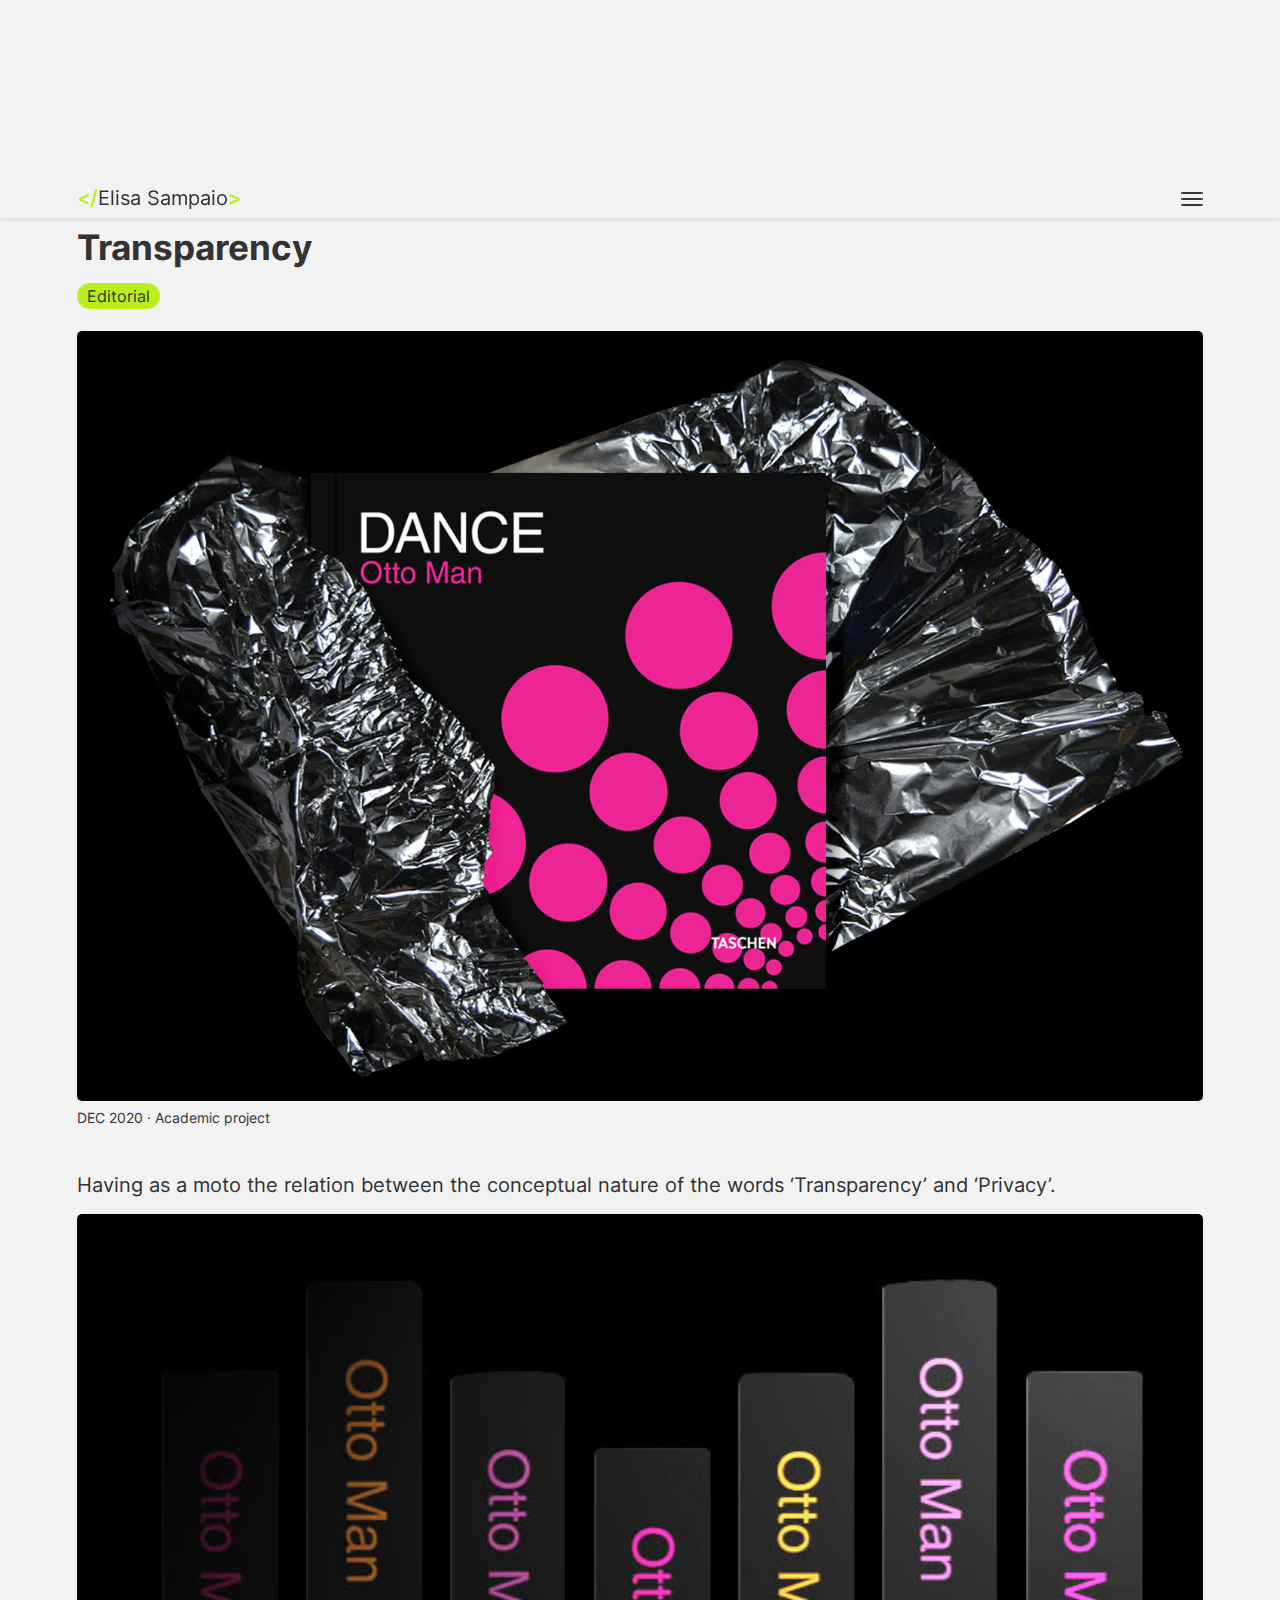
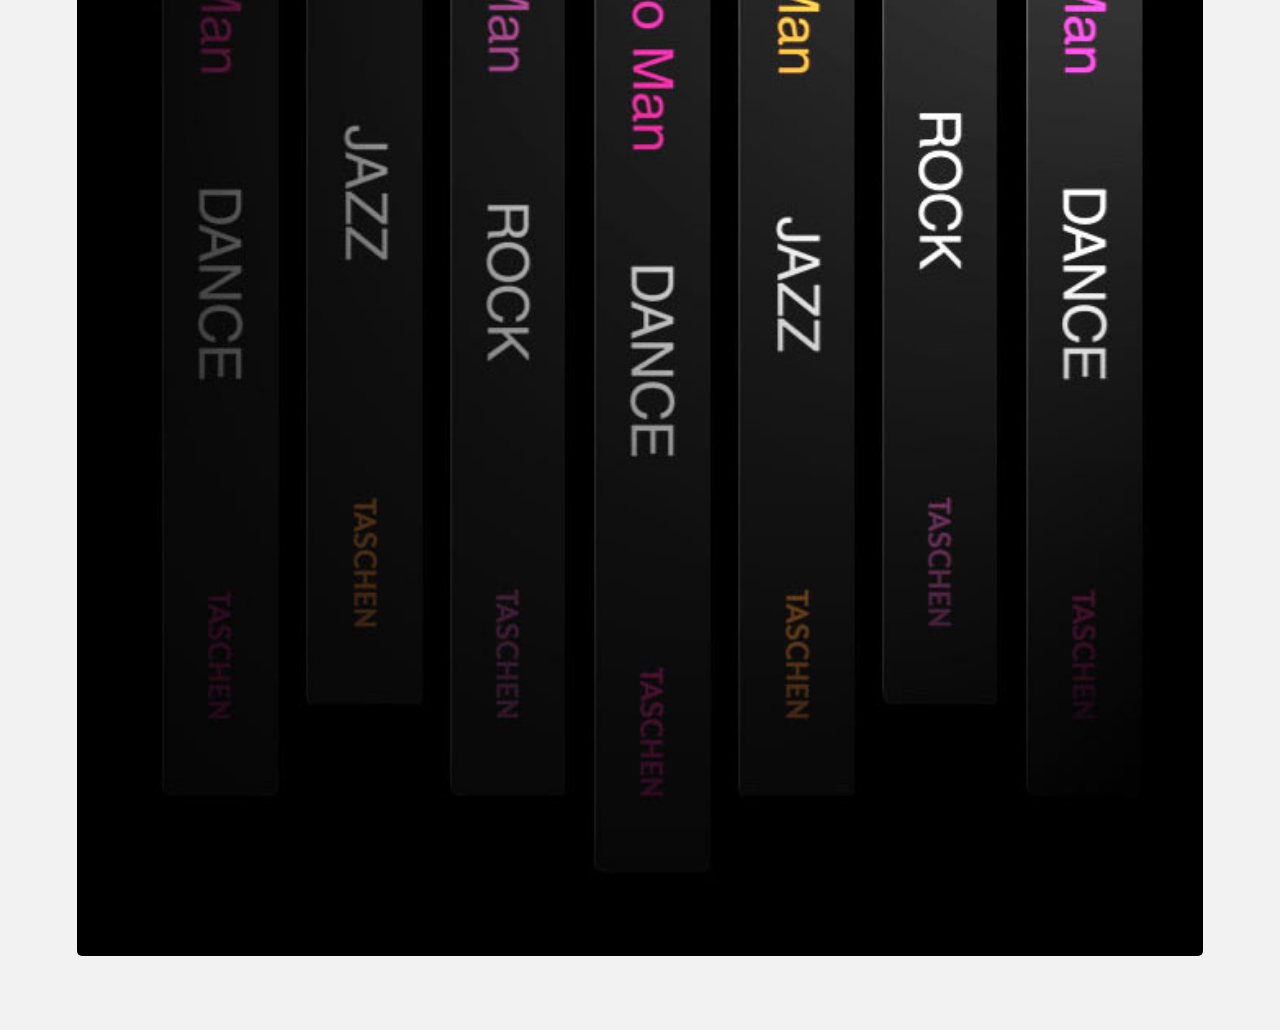
==== book_collection.html @ 000966de "Add files via upload" ====
<!DOCTYPE html>
<html lang="en" dir="ltr">
  <head>
    <meta charset="utf-8">
    <meta name="viewport" content="width=device-width, initial-scale=1.0">
<!-- // meta author -->
    <title>Elisa Sampaio</title>
    <link rel="stylesheet" href="styles.css">
  </head>

  <body>
    <header>
      <nav>
        <p><span><</span><span>/</span>Elisa Sampaio<span>></span></p>
        <div class="menu">
          <div class="bar"></div>
          <div class="bar"></div>
          <div class="bar"></div>
        </div>
      </nav>
    </header>

    <main>
      <article class="project">
        <section class="local-nav">
          <p> <span><</span> Projects</p>
        </section>

        <section>
          <h1>Transparency</h1>
          <div class="box">
            <p>Editorial</p>
          </div>

          <img src="images/collection1.jpg" alt="">
          <p class="infos">DEC 2020 · Academic project</p>

          <p class="text">Having as a moto the relation between the conceptual nature of the words ‘Transparency’ and ‘Privacy’.</p>

          <img src="images/collection2.jpg" alt="">

        </section>
      </article>
    </main>

    <script src="jquery-3.6.0.min.js" charset="utf-8"></script>
    <script src="main-projects.js" charset="utf-8"></script>
  </body>
</html>
---- styles.css ----
/* http://meyerweb.com/eric/tools/css/reset/
   v2.0 | 20110126
   License: none (public domain)
*/

html, body, div, span, applet, object, iframe,
h1, h2, h3, h4, h5, h6, p, blockquote, pre,
a, abbr, acronym, address, big, cite, code,
del, dfn, em, img, ins, kbd, q, s, samp,
small, strike, strong, sub, sup, tt, var,
b, u, i, center,
dl, dt, dd, ol, ul, li,
fieldset, form, label, legend,
table, caption, tbody, tfoot, thead, tr, th, td,
article, aside, canvas, details, embed,
figure, figcaption, footer, header, hgroup,
menu, nav, output, ruby, section, summary,
time, mark, audio, video {
	margin: 0;
	padding: 0;
	border: 0;
	font-size: 100%;
	font: inherit;
	vertical-align: baseline;
}
/* HTML5 display-role reset for older browsers */
article, aside, details, figcaption, figure,
footer, header, hgroup, menu, nav, section {
	display: block;
}
body {
	line-height: 1;
}
ol, ul {
	list-style: none;
}
blockquote, q {
	quotes: none;
}
blockquote:before, blockquote:after,
q:before, q:after {
	content: '';
	content: none;
}
table {
	border-collapse: collapse;
	border-spacing: 0;
}

@font-face {
  font-family: Inter;
  src: url(fonts/Inter-VariableFont_slnt,wght.ttf);
}

:root {
  --accent: #B8EF1C;
}

html {
  font-family: Inter;
  background: #F2F2F2;
  color: #333333;
}

nav {
  height: 17vw;
	width: 100%;
	box-sizing: border-box;
	background: #F2F2F2;
  box-shadow: 0px 0px 5px rgba(0, 0, 0, 0.2);
  padding-left: 6vw;
  padding-right: 6vw;
	position: fixed;
	z-index: 2;
}

nav p {
	font-weight: 400;
	font-size: 20px;
	position: absolute;
	bottom: 10px;
	left: 6vw;
}

nav span {
  color: var(--accent);
  font-weight: 600;
}

.bar {
  width: 22px;
  height: 2px;
  margin-bottom: 4px;
  background: #333333;
  border-radius: 20%;
}

.menu {
  position: absolute;
  bottom: 8px;
	right: 6vw;
}

main {
  padding: 17vh 6vw 8vh 6vw;
}

.landing {
	height: 100vh;
	width: 100%;
	box-sizing: border-box;
	/* margin-left: -4vw;
	background: linear-gradient(180deg, rgba(255,255,255,0) 71%, rgba(68,213,23,0.3225490025111607) 100%); */
}

.myPicture {
  width: 45vw;
  border-radius: 50%;
  float: right;
  margin-top: 4vh;
  margin-right: 6vw;
	margin-bottom: 3vh;
}

.welcome {
  font-weight: 400;
  font-size: 27px;
  line-height: 35px;
  clear: right;
	margin-left: 6vw;
	/* position: relative;
	bottom: -30px; */

}

.name {
  font-weight: 700;
}

.main-note {
  /* position: absolute;
  bottom: 0; */
	margin-left: 6vw;
	margin-top: 20px;
}

.main-note p {
  font-weight: 400;
  font-size: 18px;
  color: #828282;
	/* text-align: center; */
	/* position: absolute;
	top: -20px;
	width: 92vw; */

}

.arrow {
  margin-left: 44vw;
  margin-top: 10px;
}

.arrow-head {
  border: solid #828282;
  border-width: 0 1px 1px 0;
  display: inline-block;
  padding: 4px;
  box-sizing: border-box;
  transform: rotate(45deg);
}

.arrow-body {
  width: 1px;
  height: 18px;
  background: #828282;
  position: relative;
  top: -20px;
  left: 4px;
}

/* PROJECTS SECTION */

h2 {
	font-size: 40px;
	font-weight: 700;
	margin-bottom: 0.5em;
}

.box {
	display: inline-block;
	padding: 5px 10px;
	width: fit-content;
	background: var(--accent);
	border-radius: 50px;
	margin-bottom: 0.4em;
	margin-right: 0.1em;
	cursor: pointer;
}

.projects-nav {
	margin-bottom: 3rem;
}

.project-intro {
	height: 200px;
	margin-bottom: 10vh;
}

.project-intro img {
	width: 100%;
	height: 30vh;
	border-radius: 10px 10px 0 0;
	box-sizing: border-box;
}

.title-holder {
	background: red;
	border-radius: 0 0 10px 10px;
	height: 50px;
}

a {
  text-decoration: none;
	color: #333333;
}

.project-intro p {
	font-weight: 400;
	font-size: 20px;
	position: relative;
	top: 18px;
	left: 10px;
}

footer {
	background: #1F1F1F;
	padding: 20vw 6vw 1vw 6vw;
	color: #F2F2F2;
	font-weight: 200;
	font-size: 15px;
	line-height: 1.3em;
	box-sizing: border-box;
}

h3 {
	font-weight: 600;
	margin-bottom: 0.65em;
	font-size: 18px;
}

footer section {
	margin-bottom: 3em;
}

footer section a {
	color: var(--accent);
	text-decoration: underline;
}

footer p {
	margin-bottom: 0.65em;
}

/* OTHER PAGES */
h1 {
	font-size: 35px;
	font-weight: 700;
	margin-bottom: 0.5em;
}

.local-nav {
	margin-bottom: 2rem;
	position: sticky;
	top: 0;
	background: #F2F2F2;
	padding: 10px 0 10px 0;
	height: 25px;
}

.local-nav span {
	font-weight: 300;
	font-size: 25px;
	position: relative;
	top: 1px;
}

.project img {
	width: 100%;
	box-sizing: border-box;
	margin-top: 1rem;
	border-radius: 5px;
}

.text {
	font-size: 20px;
	line-height: 25px;
}

.infos {
	margin-top: 0.5rem;
	margin-bottom: 3rem;
	font-size: 14px;
	font-weight: 400;
}
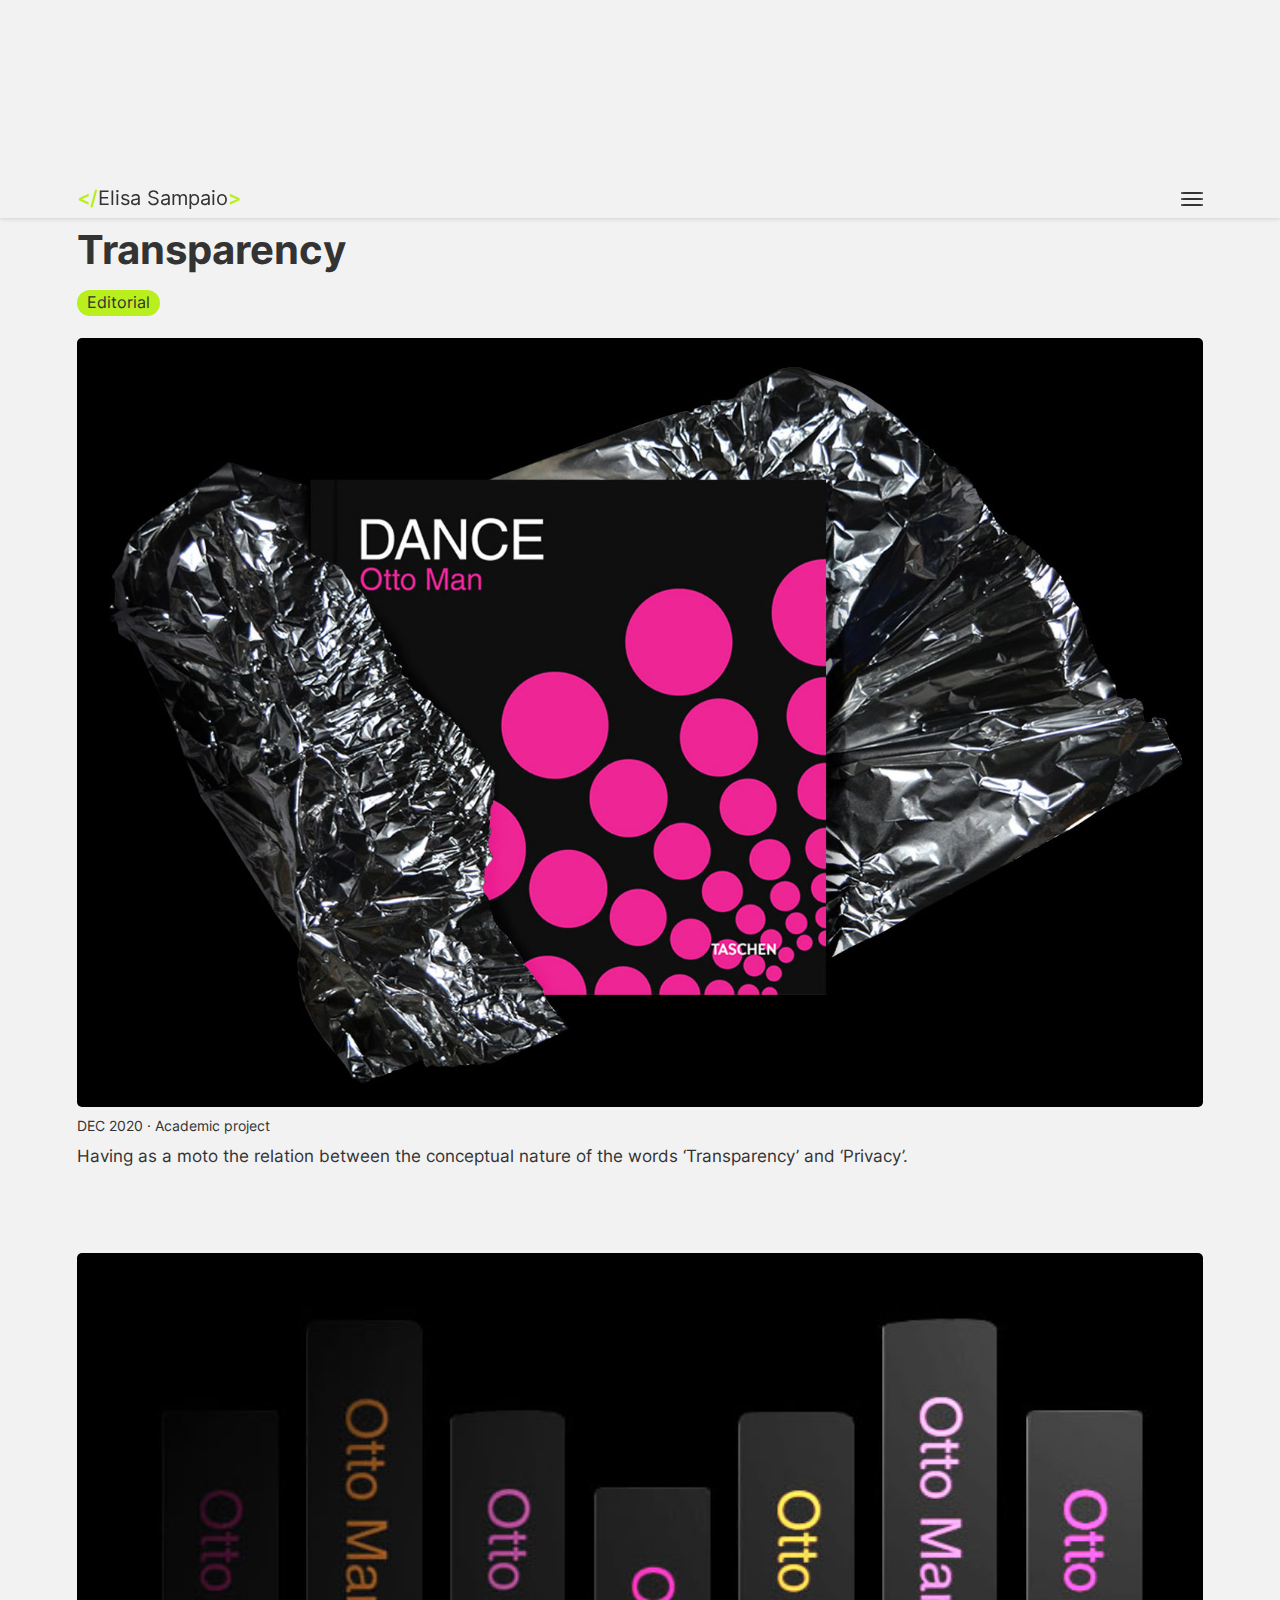
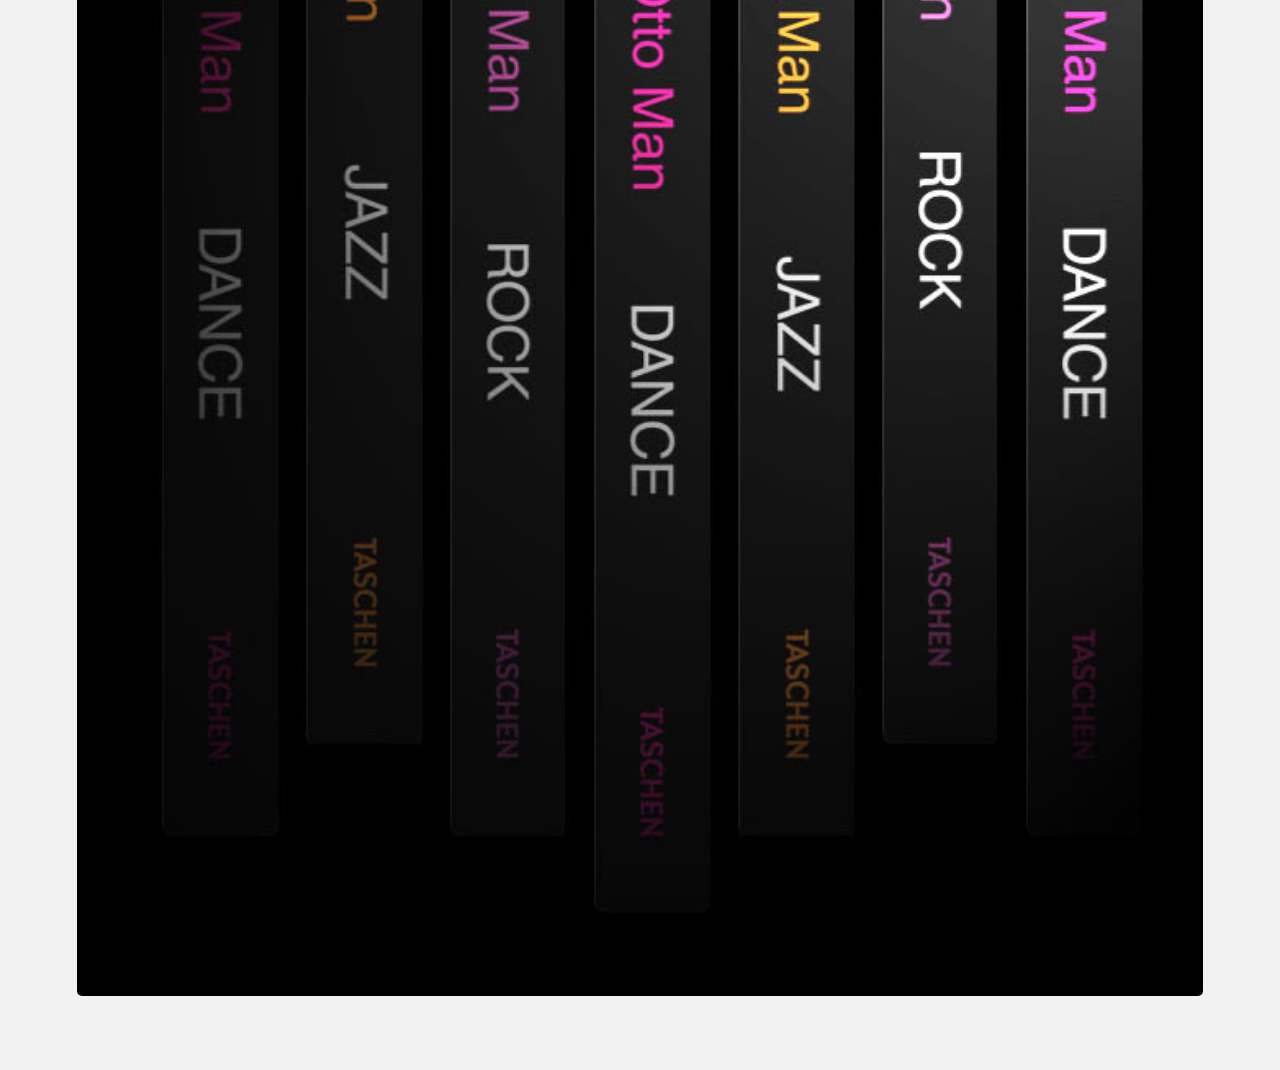
==== commit 2c7c2cf2: "Add files via upload" ====
--- a/book_collection.html
+++ b/book_collection.html
@@ -44,6 +44,6 @@
     </main>
 
     <script src="jquery-3.6.0.min.js" charset="utf-8"></script>
-    <script src="main-projects.js" charset="utf-8"></script>
+    <script src="projects.js" charset="utf-8"></script>
   </body>
 </html>
--- a/styles.css
+++ b/styles.css
@@ -179,14 +179,31 @@
 }
 
 /* PROJECTS SECTION */
-
-h2 {
+h1 {
 	font-size: 40px;
 	font-weight: 700;
 	margin-bottom: 0.5em;
 }
 
+h2 {
+	font-weight: 400;
+	font-size: 25px;
+	position: relative;
+	top: 18px;
+	left: 10px;
+}
+
+.project-intro h2 {
+}
+
+h3 {
+	font-weight: 600;
+	margin-bottom: 0.65em;
+	font-size: 18px;
+}
+
 .box {
+	font-size: 15.5px;
 	display: inline-block;
 	padding: 5px 10px;
 	width: fit-content;
@@ -224,37 +241,24 @@
 	color: #333333;
 }
 
-.project-intro p {
+footer {
+	background: #F2F2F2;
+	padding: 20vw 6vw 1vw 6vw;
+	color: #333333;
 	font-weight: 400;
-	font-size: 20px;
-	position: relative;
-	top: 18px;
-	left: 10px;
-}
-
-footer {
-	background: #1F1F1F;
-	padding: 20vw 6vw 1vw 6vw;
-	color: #F2F2F2;
-	font-weight: 200;
 	font-size: 15px;
 	line-height: 1.3em;
 	box-sizing: border-box;
 }
 
-h3 {
-	font-weight: 600;
-	margin-bottom: 0.65em;
-	font-size: 18px;
-}
-
 footer section {
-	margin-bottom: 3em;
+	margin-bottom: 4em;
 }
 
 footer section a {
 	color: var(--accent);
 	text-decoration: underline;
+	font-weight: 600;
 }
 
 footer p {
@@ -262,12 +266,6 @@
 }
 
 /* OTHER PAGES */
-h1 {
-	font-size: 35px;
-	font-weight: 700;
-	margin-bottom: 0.5em;
-}
-
 .local-nav {
 	margin-bottom: 2rem;
 	position: sticky;
@@ -292,13 +290,37 @@
 }
 
 .text {
-	font-size: 20px;
+	font-size: 17px;
 	line-height: 25px;
+	margin-top: 3em;
+	margin-bottom: 4em;
+}
+
+.text:last-of-type {
+	margin-top: 0.5em;
 }
 
 .infos {
 	margin-top: 0.5rem;
-	margin-bottom: 3rem;
 	font-size: 14px;
 	font-weight: 400;
-}
+	line-height: 1.3em;
+}
+
+.credits {
+	font-size: 15px;
+	line-height: 1.4em;
+	font-weight: 200;
+}
+
+.credits span {
+	font-weight: 500;
+}
+
+.credits p {
+	margin-bottom: 1em;
+}
+
+iframe {
+	box-sizing: border-box;
+}
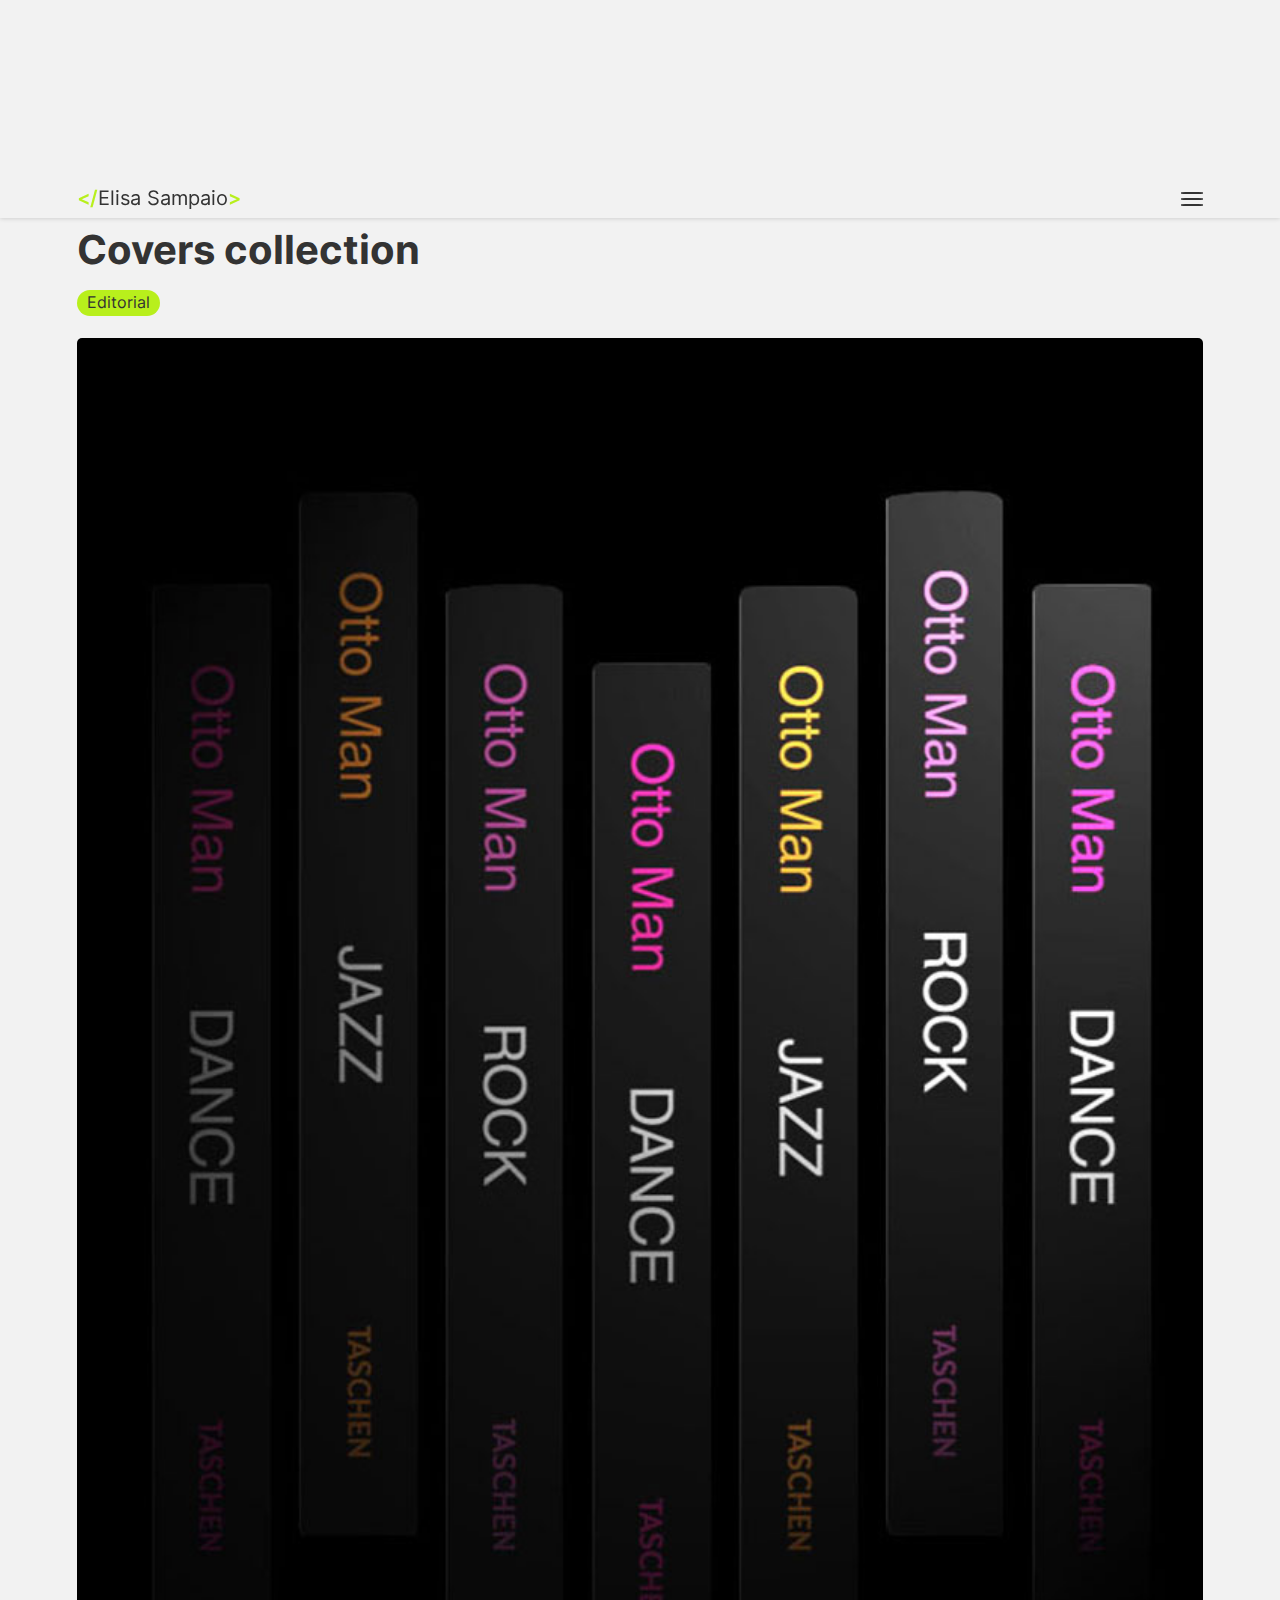
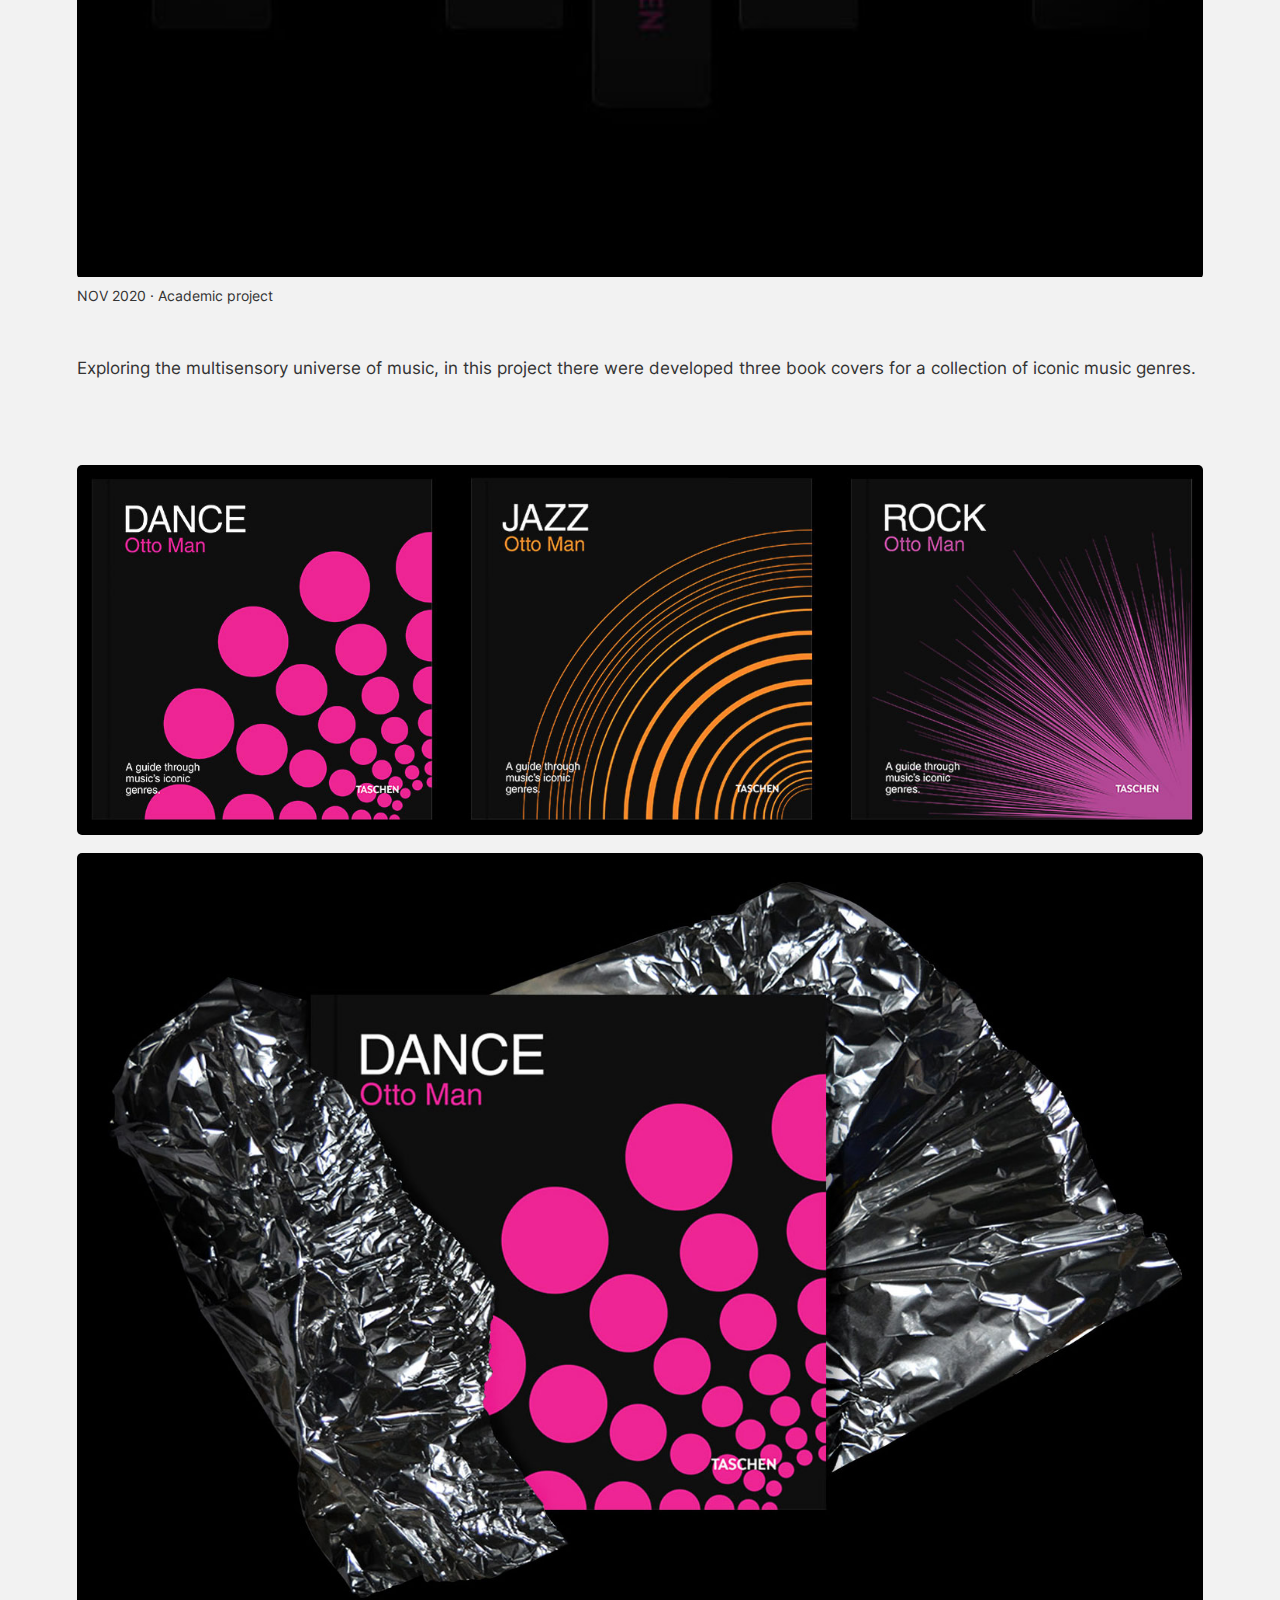
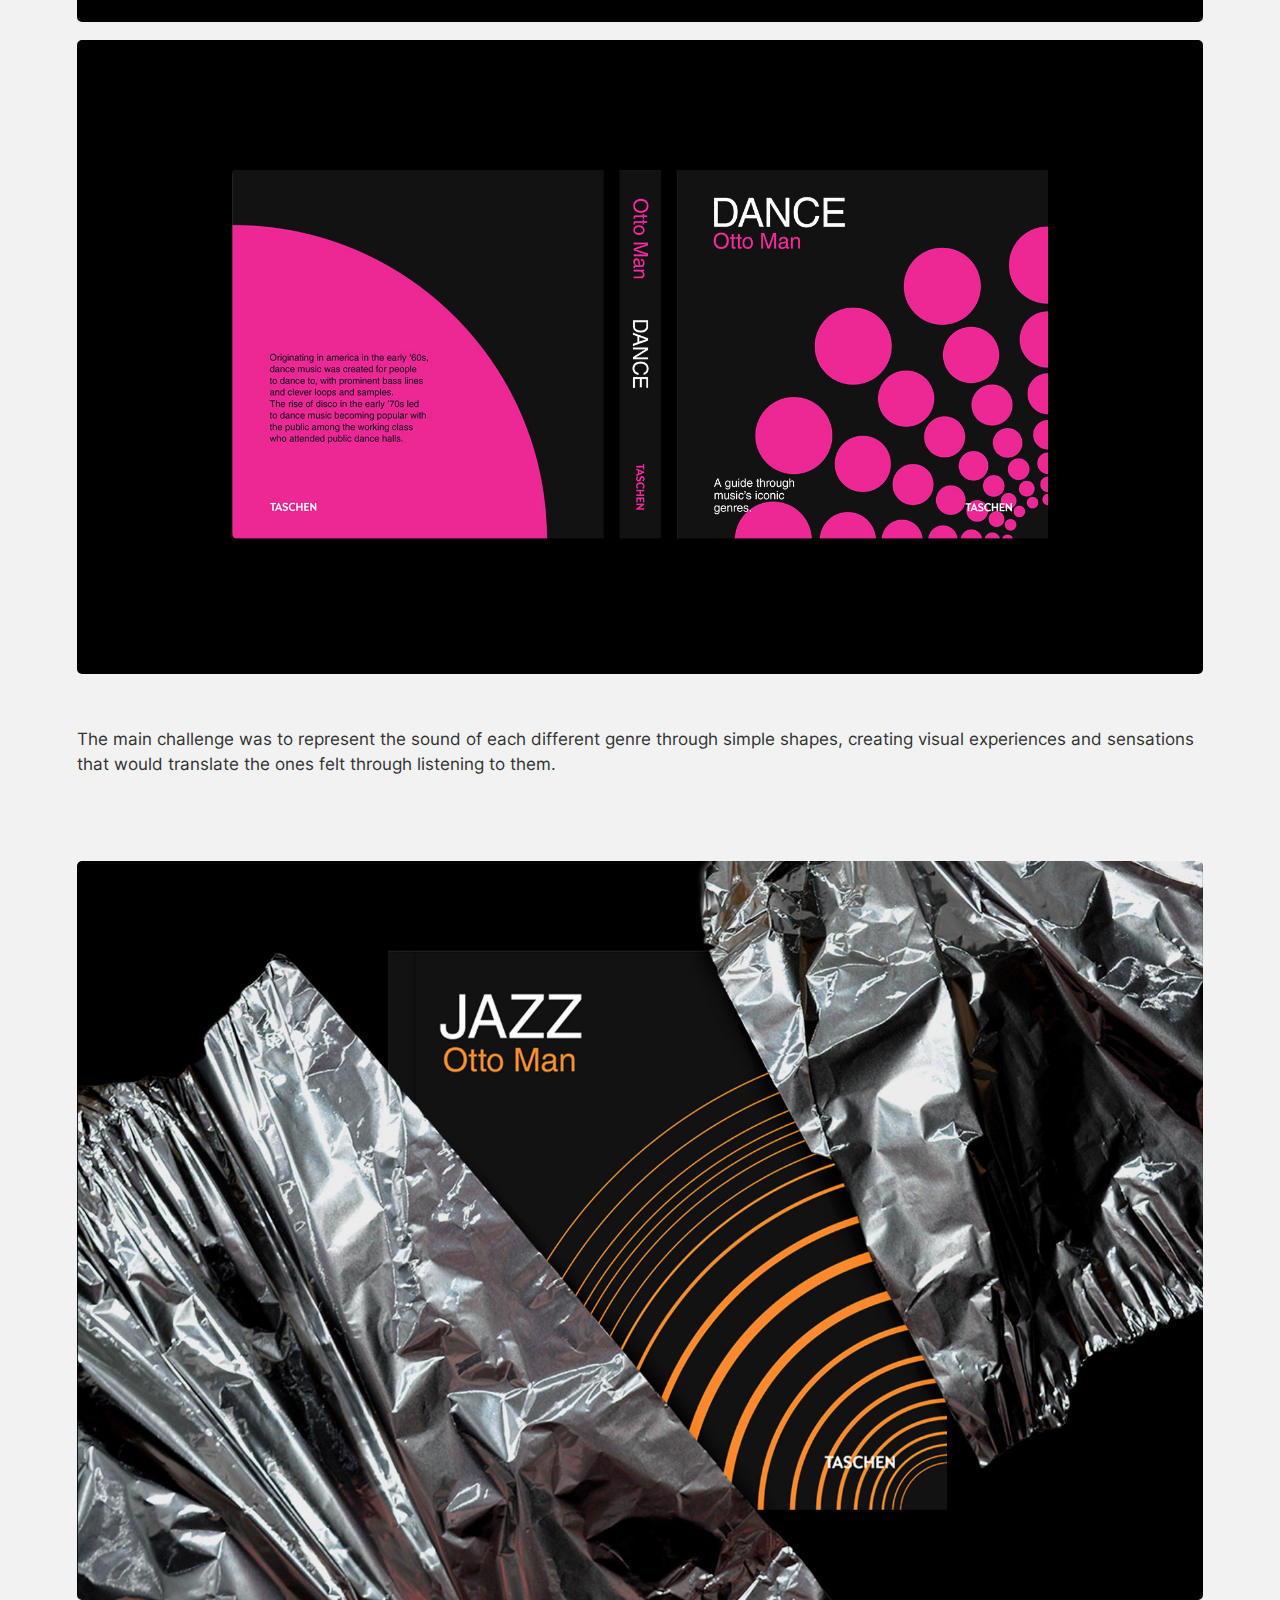
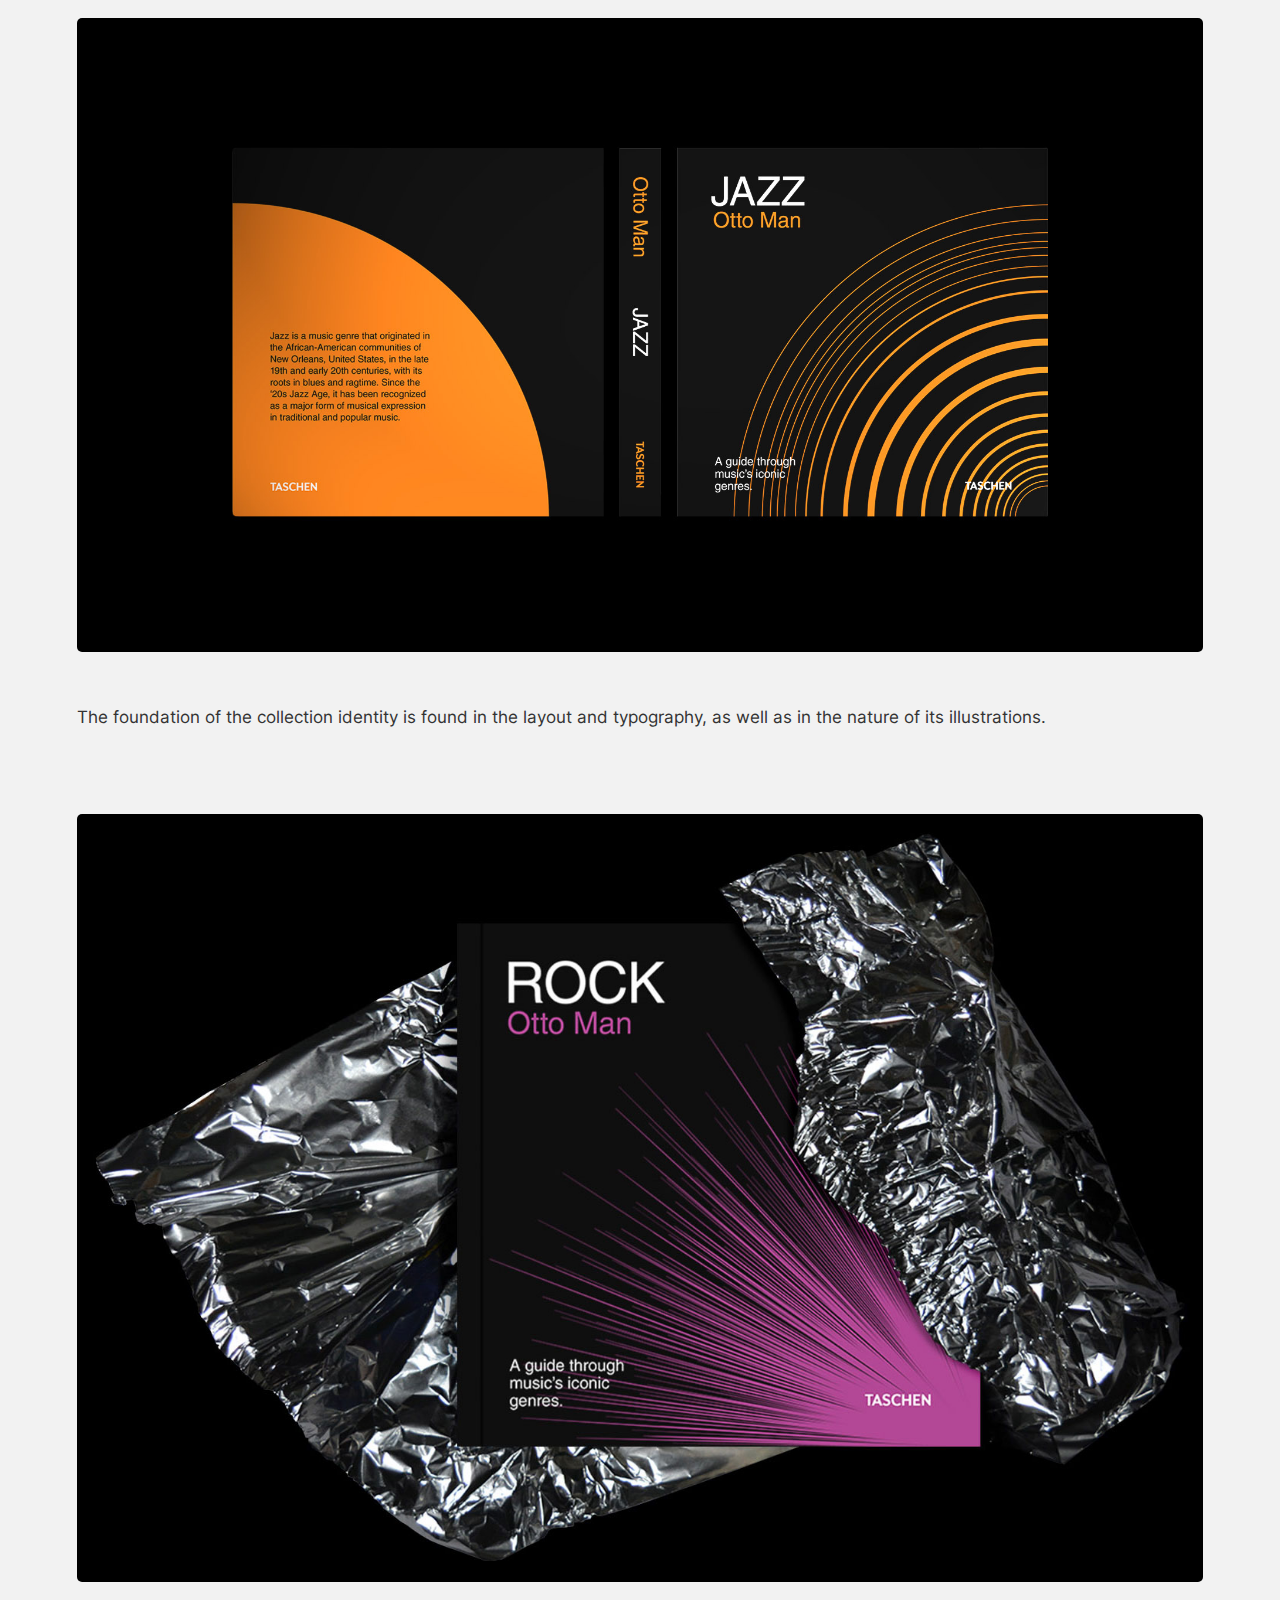
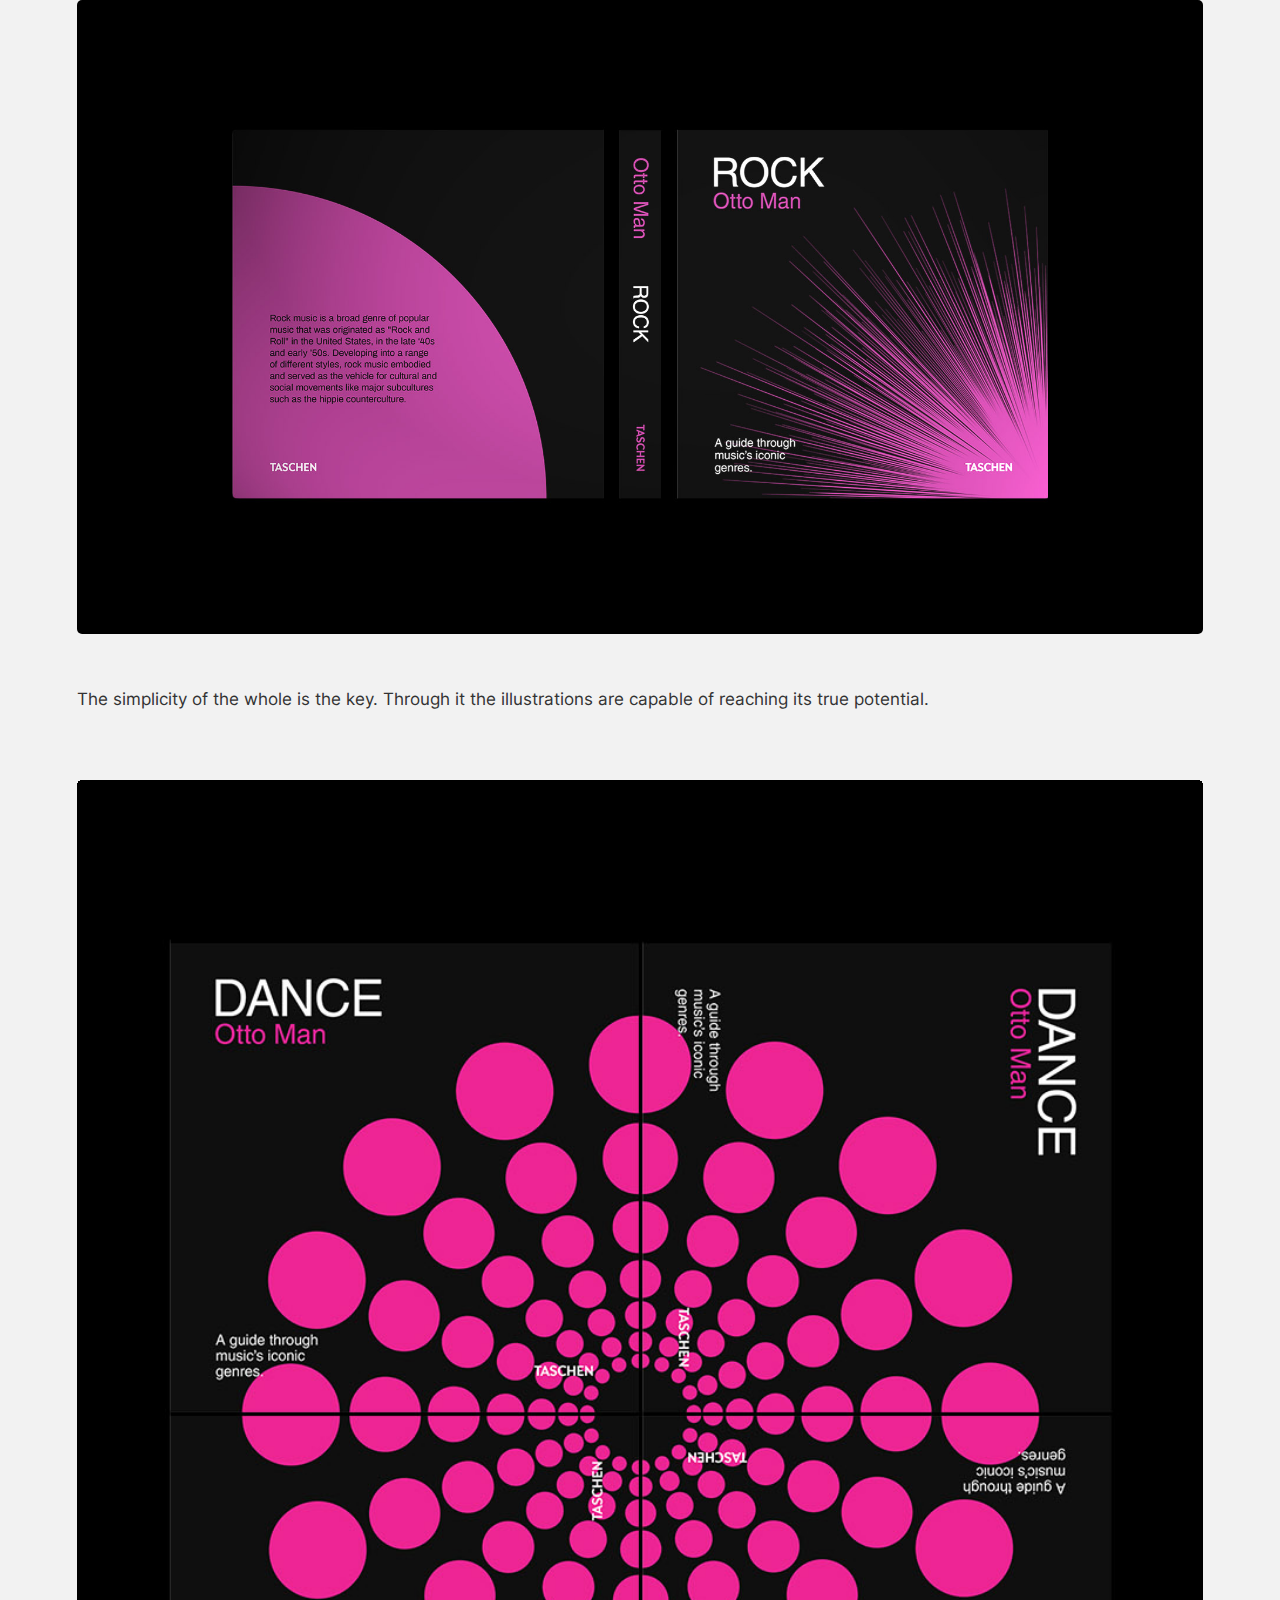
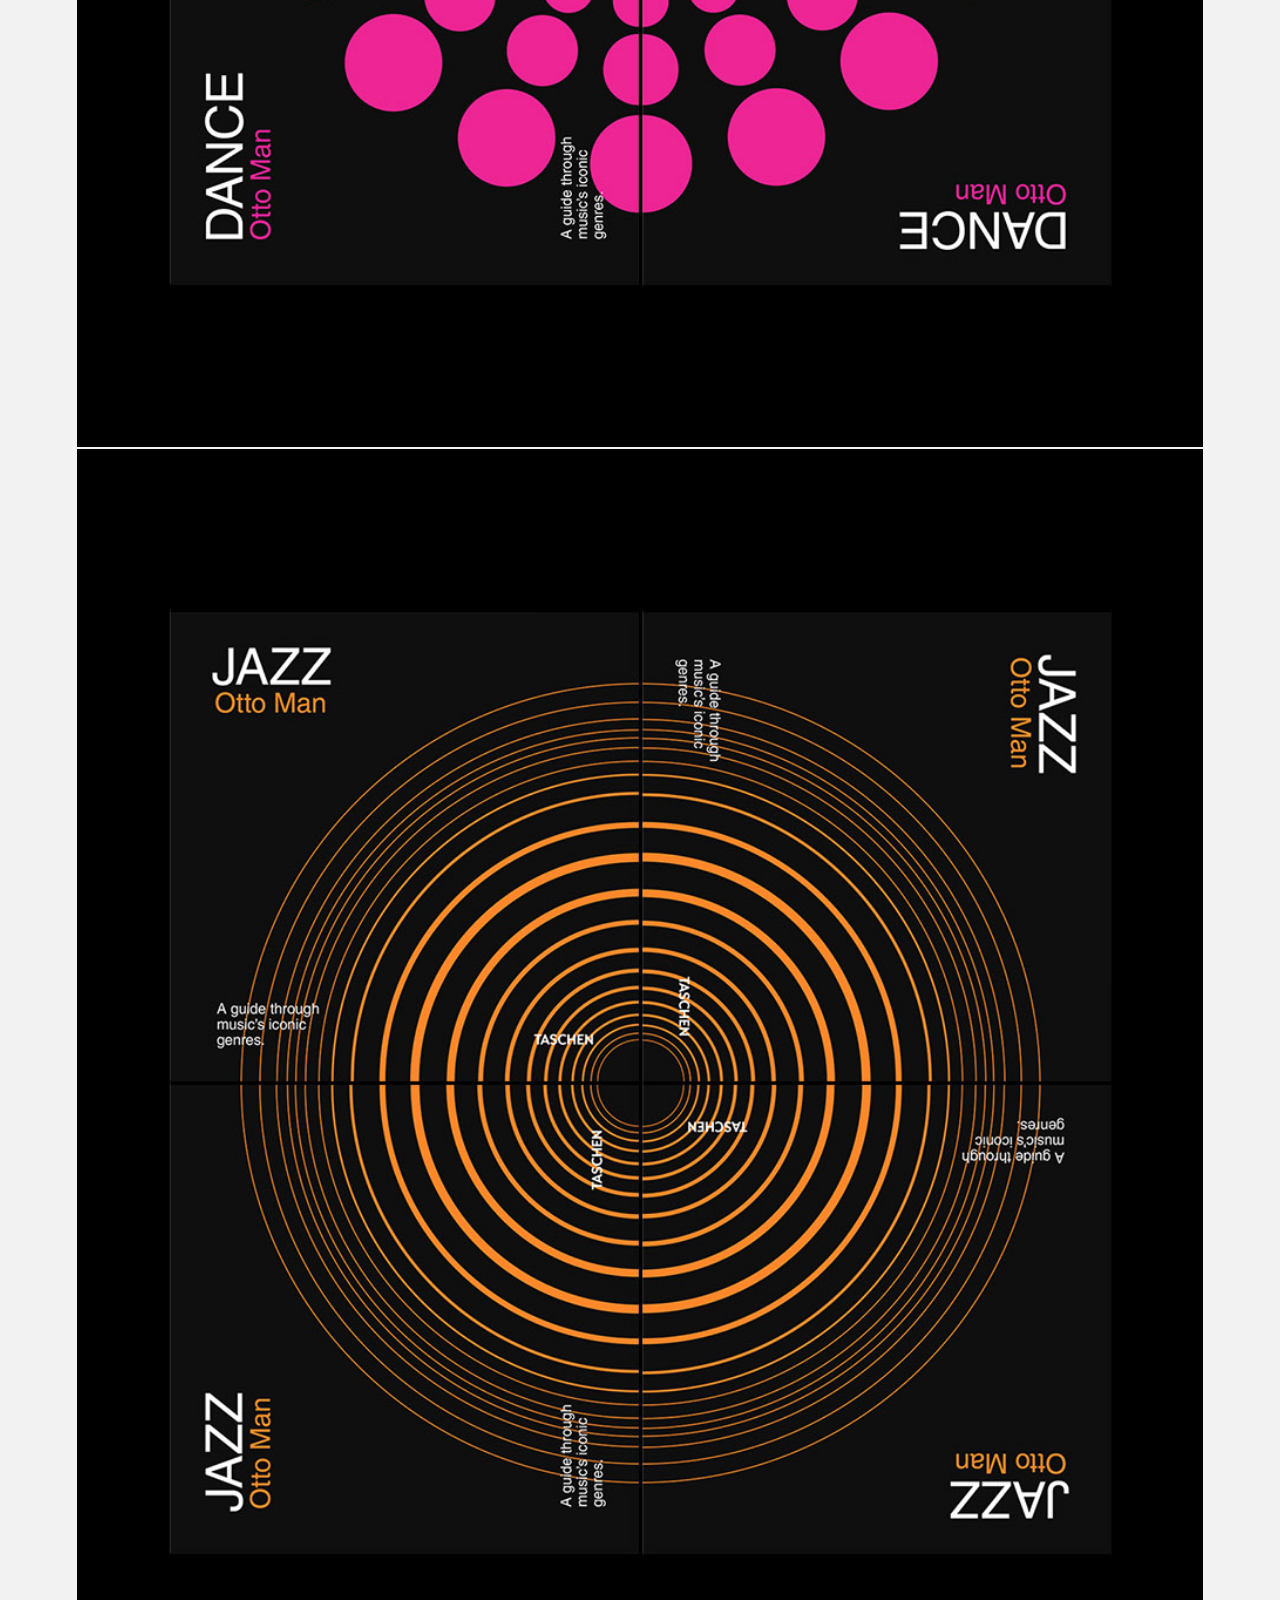
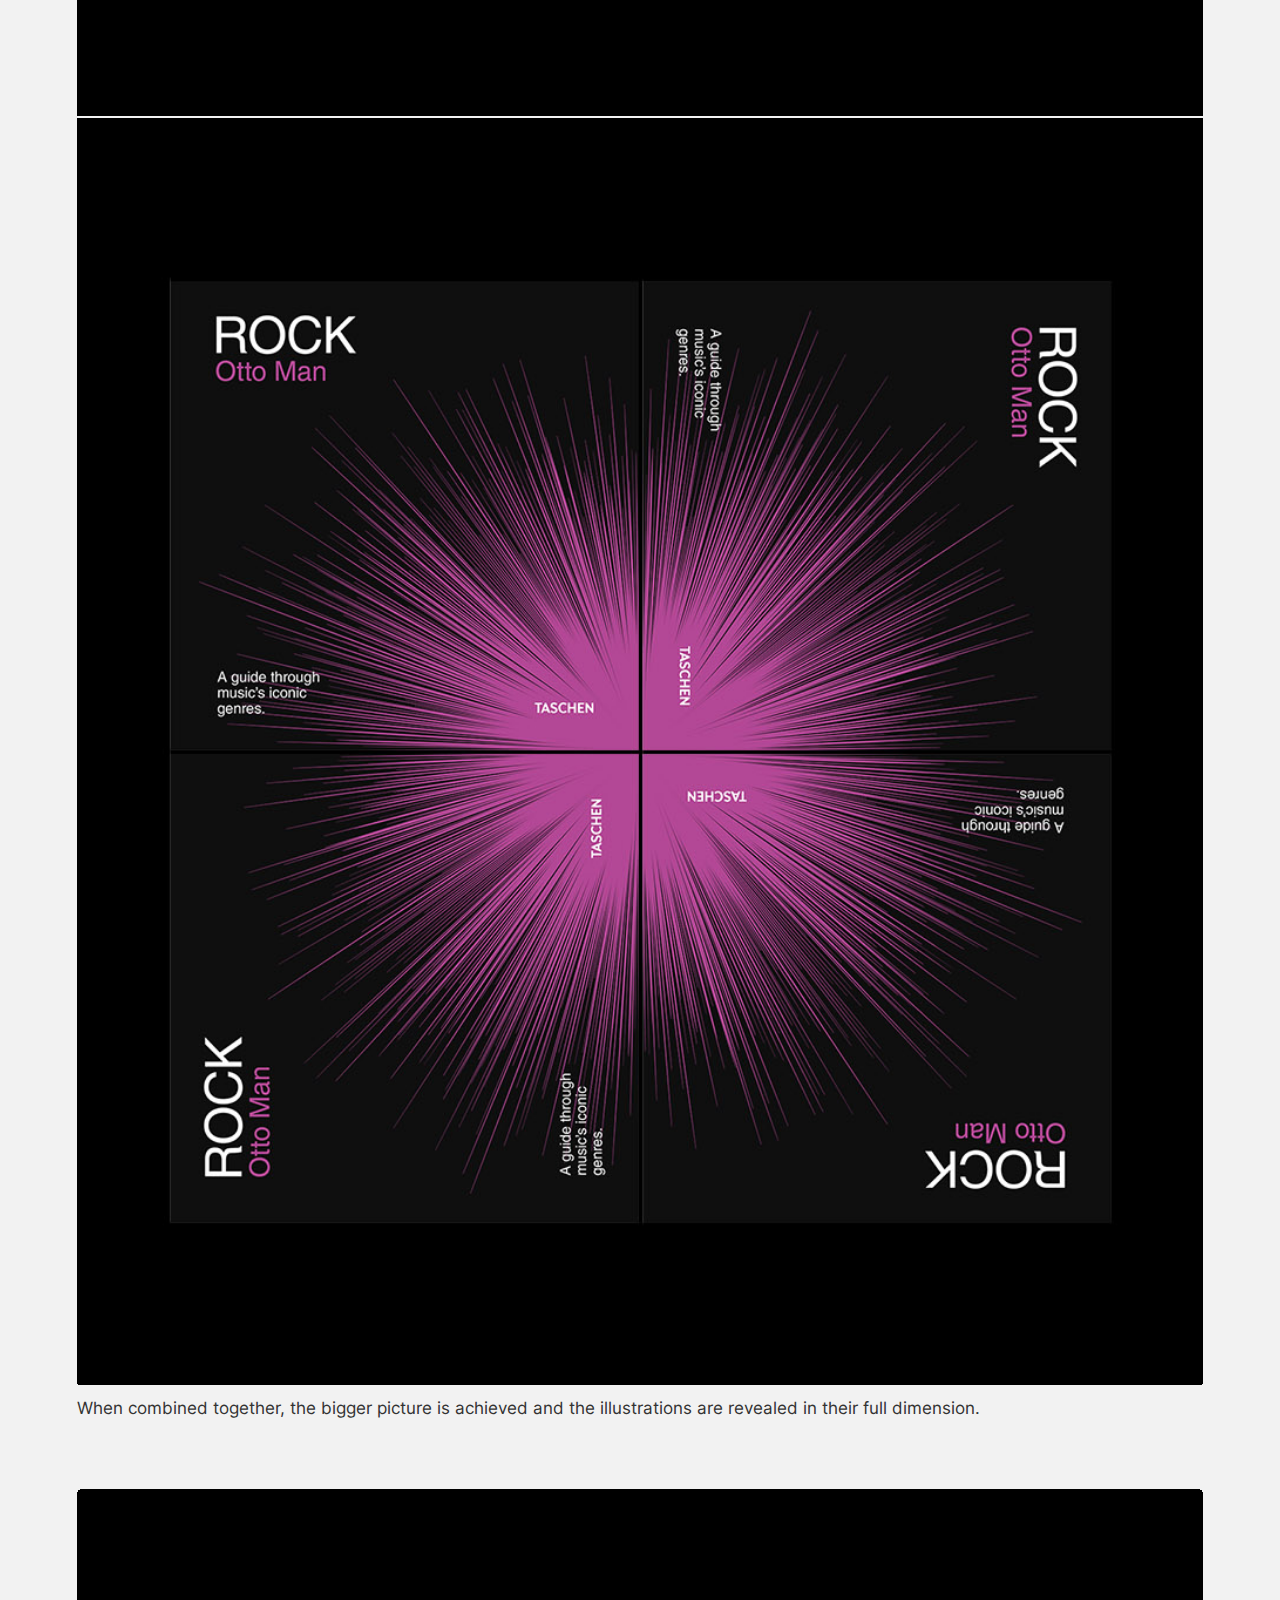
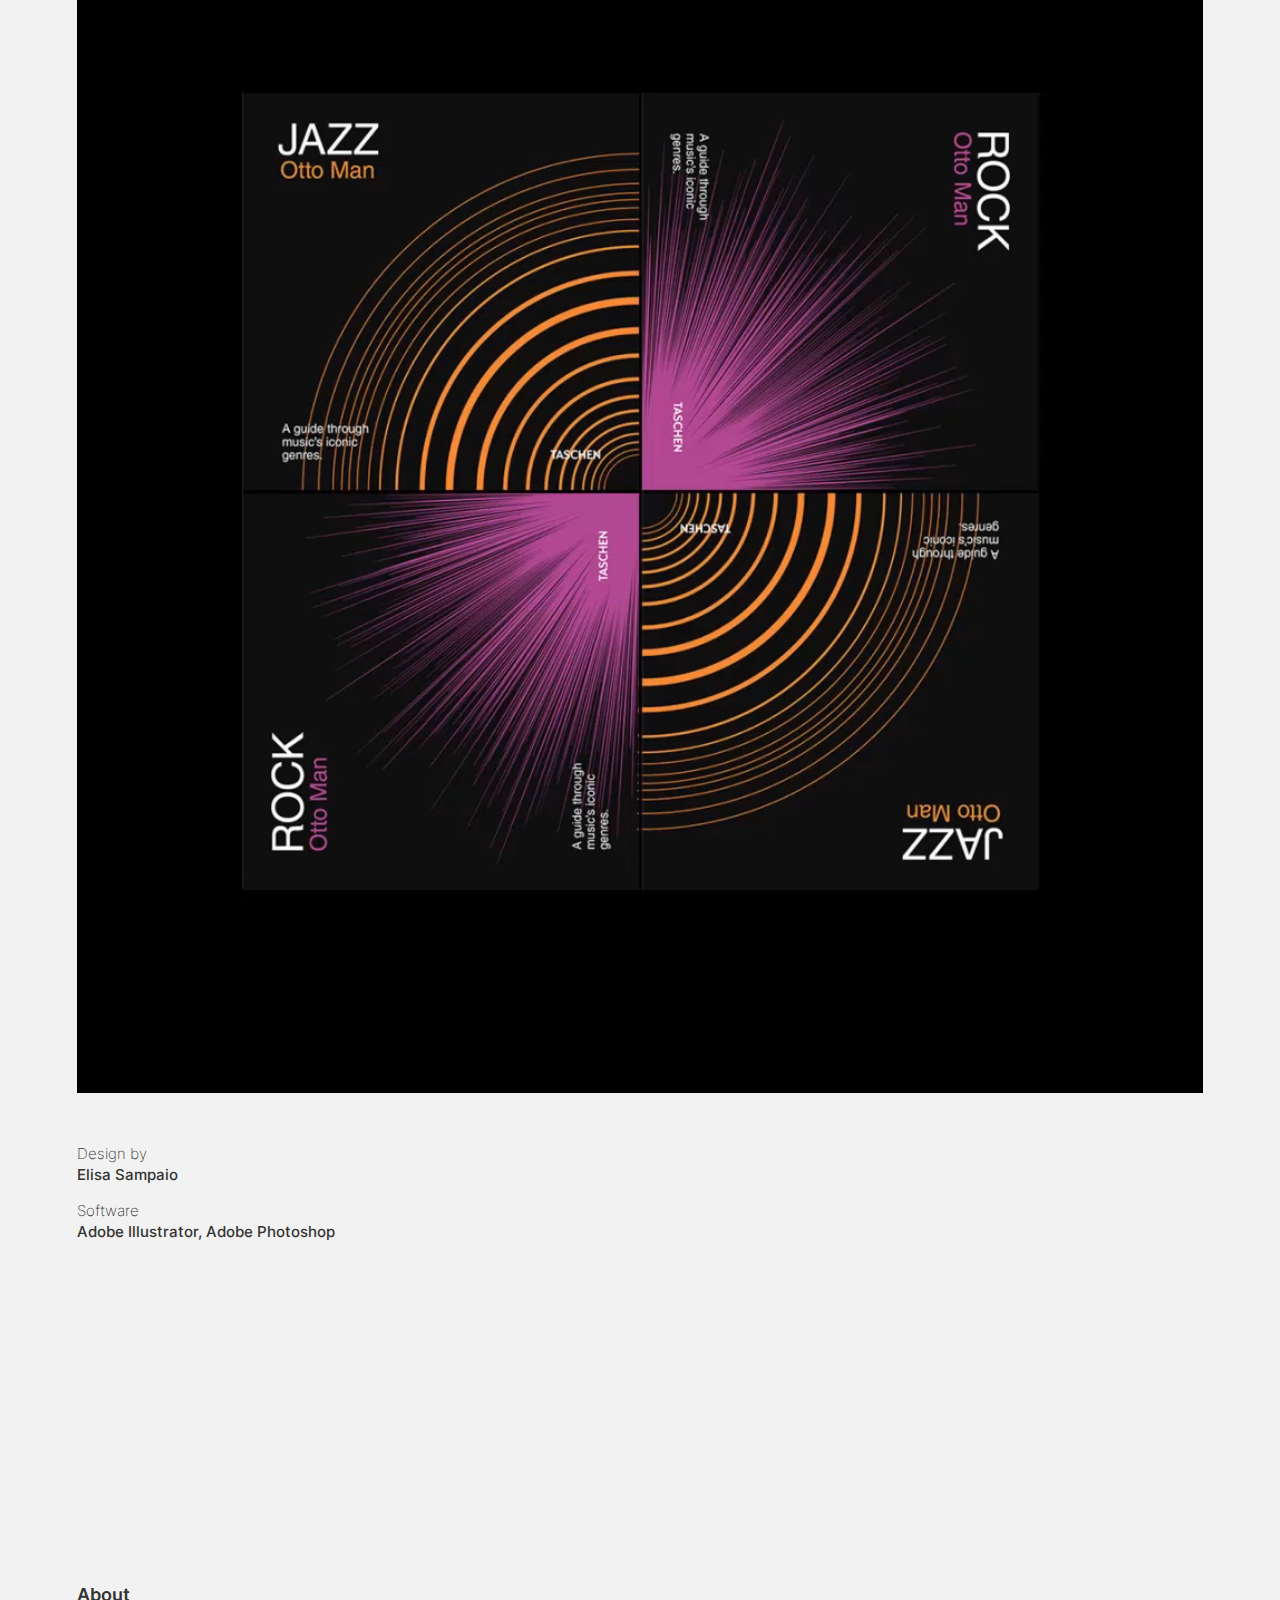
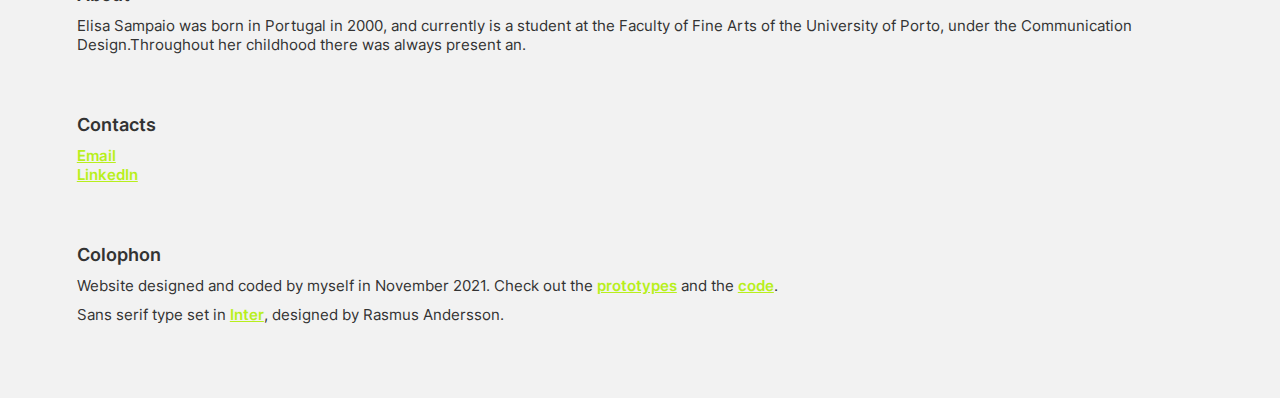
==== commit 8f1e78b8: "Add files via upload" ====
--- a/book_collection.html
+++ b/book_collection.html
@@ -11,7 +11,7 @@
   <body>
     <header>
       <nav>
-        <p><span><</span><span>/</span>Elisa Sampaio<span>></span></p>
+        <a href="index.html"><p><span><</span><span>/</span>Elisa Sampaio<span>></span></p></a>
         <div class="menu">
           <div class="bar"></div>
           <div class="bar"></div>
@@ -20,28 +20,79 @@
       </nav>
     </header>
 
-    <main>
-      <article class="project">
+    <main>    
         <section class="local-nav">
           <p> <span><</span> Projects</p>
         </section>
 
-        <section>
-          <h1>Transparency</h1>
+        <article class="project">
+          <h1>Covers collection</h1>
           <div class="box">
             <p>Editorial</p>
           </div>
 
-          <img src="images/collection1.jpg" alt="">
-          <p class="infos">DEC 2020 · Academic project</p>
+          <div class="vertical">
+            <img src="images/collection/intro.jpg" alt="">
+          </div>
 
-          <p class="text">Having as a moto the relation between the conceptual nature of the words ‘Transparency’ and ‘Privacy’.</p>
+          <p class="infos">NOV 2020 · Academic project</p>
 
-          <img src="images/collection2.jpg" alt="">
+          <p class="text">Exploring the multisensory universe of music, in this project there were developed three book covers for a collection of iconic music genres.</p>
 
-        </section>
+          <img src="images/collection/00.jpg" alt="">
+
+          <img src="images/collection/01.jpg" alt="">
+          <img src="images/collection/02.jpg" alt="">
+
+          <p class="text">The main challenge was to represent the sound of each different genre through simple shapes, creating visual experiences and sensations that would translate the ones felt through listening to them.</p>
+
+          <img src="images/collection/03.jpg" alt="">
+          <img src="images/collection/04.jpg" alt="">
+
+          <p class="text">The foundation of the collection identity is found in the layout and typography, as well as in the nature of its illustrations.</p>
+
+          <img src="images/collection/05.jpg" alt="">
+          <img src="images/collection/06.jpg" alt="">
+
+          <p class="text">The simplicity of the whole is the key. Through it the illustrations are capable of reaching its true potential.</p>
+
+          <div class="vertical">
+            <img src="images/collection/07.jpg" alt="">
+            <img src="images/collection/08.jpg" alt="">
+            <img src="images/collection/09.jpg" alt="">
+          </div>
+
+          <p class="text">When combined together, the bigger picture is achieved and the illustrations are revealed in their full dimension.</p>
+
+          <div class="vertical">
+            <video src="images/collection/video1.mp4" width="190%" autoplay loop></video>
+          </div>
+
+          <section class="credits">
+            <p>Design by<br><span>Elisa Sampaio</span></p>
+            <p>Software<br><span>Adobe Illustrator, Adobe Photoshop</span></p>
+          </section>
+
       </article>
     </main>
+
+    <footer>
+      <section class="about">
+        <h3>About</h3>
+        <p>Elisa Sampaio was born in Portugal in 2000, and currently is a student at the Faculty of Fine Arts of the University of Porto, under the Communication Design.Throughout her childhood there was always present an.</p>
+      </section>
+
+      <section>
+        <h3>Contacts</h3>
+        <p> <a href="#" target="_blank">Email</a><br><a href="#" target="_blank">LinkedIn</a></p>
+      </section>
+
+      <section>
+        <h3>Colophon</h3>
+        <p>Website designed and coded by myself in November 2021. Check out the  <a href="#">prototypes</a> and the <a href="#">code</a>.</p>
+        <p>Sans serif type set in <a href="#">Inter</a>, designed by Rasmus Andersson.</p>
+      </section>
+    </footer>
 
     <script src="jquery-3.6.0.min.js" charset="utf-8"></script>
     <script src="projects.js" charset="utf-8"></script>
--- a/styles.css
+++ b/styles.css
@@ -289,6 +289,37 @@
 	border-radius: 5px;
 }
 
+.vertical {
+	width: 100%;
+
+
+	box-sizing: border-box;
+	margin-top: 1rem;
+	border-radius: 5px;
+	padding: 0;
+	/* border: 2px red solid; */
+	overflow: hidden;
+	/* background: red; */
+}
+
+.vertical img {
+	width: 200%;
+	position: relative;
+	left: -50%;
+	margin: 0;
+}
+
+.vertical video {
+	position: relative;
+	left: -45%;
+	margin-bottom: 3rem;
+}
+
+/* .factory video {
+	position: relative;
+	left: 50%;
+} */
+
 .text {
 	font-size: 17px;
 	line-height: 25px;
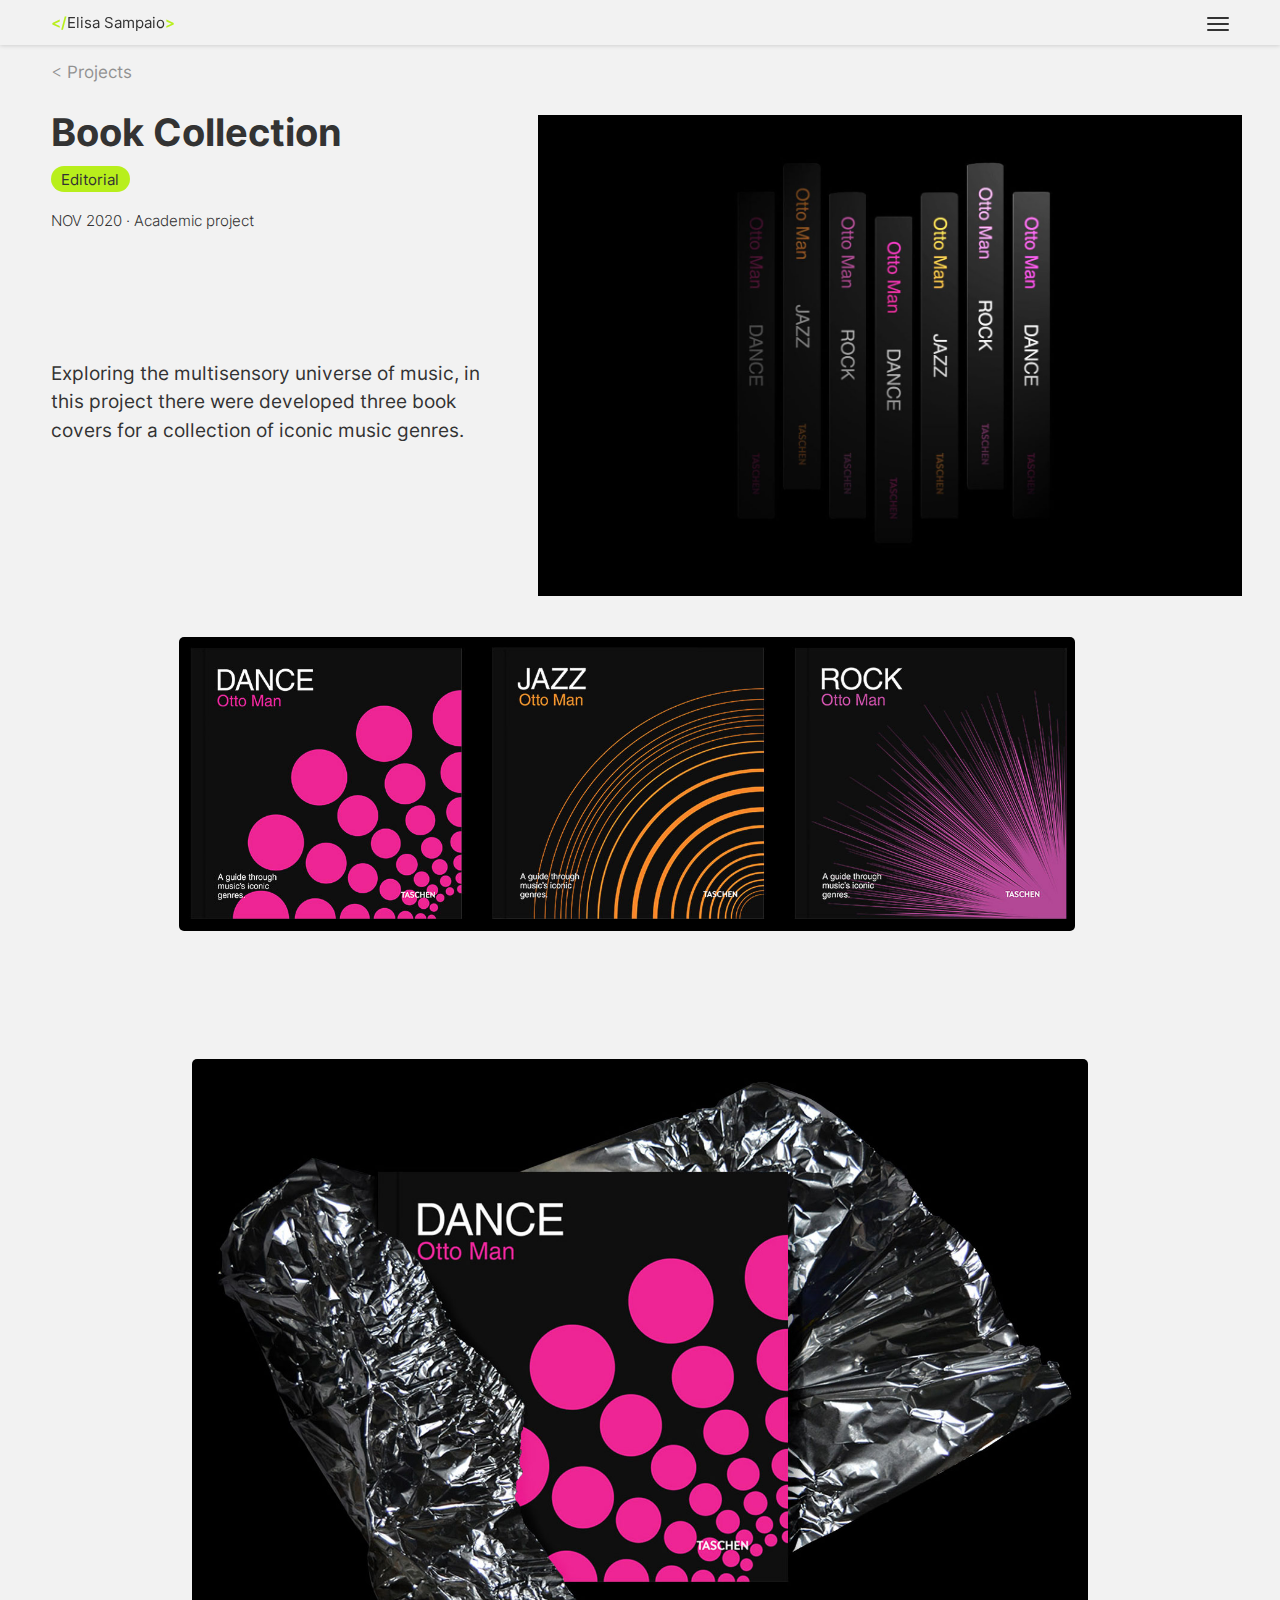
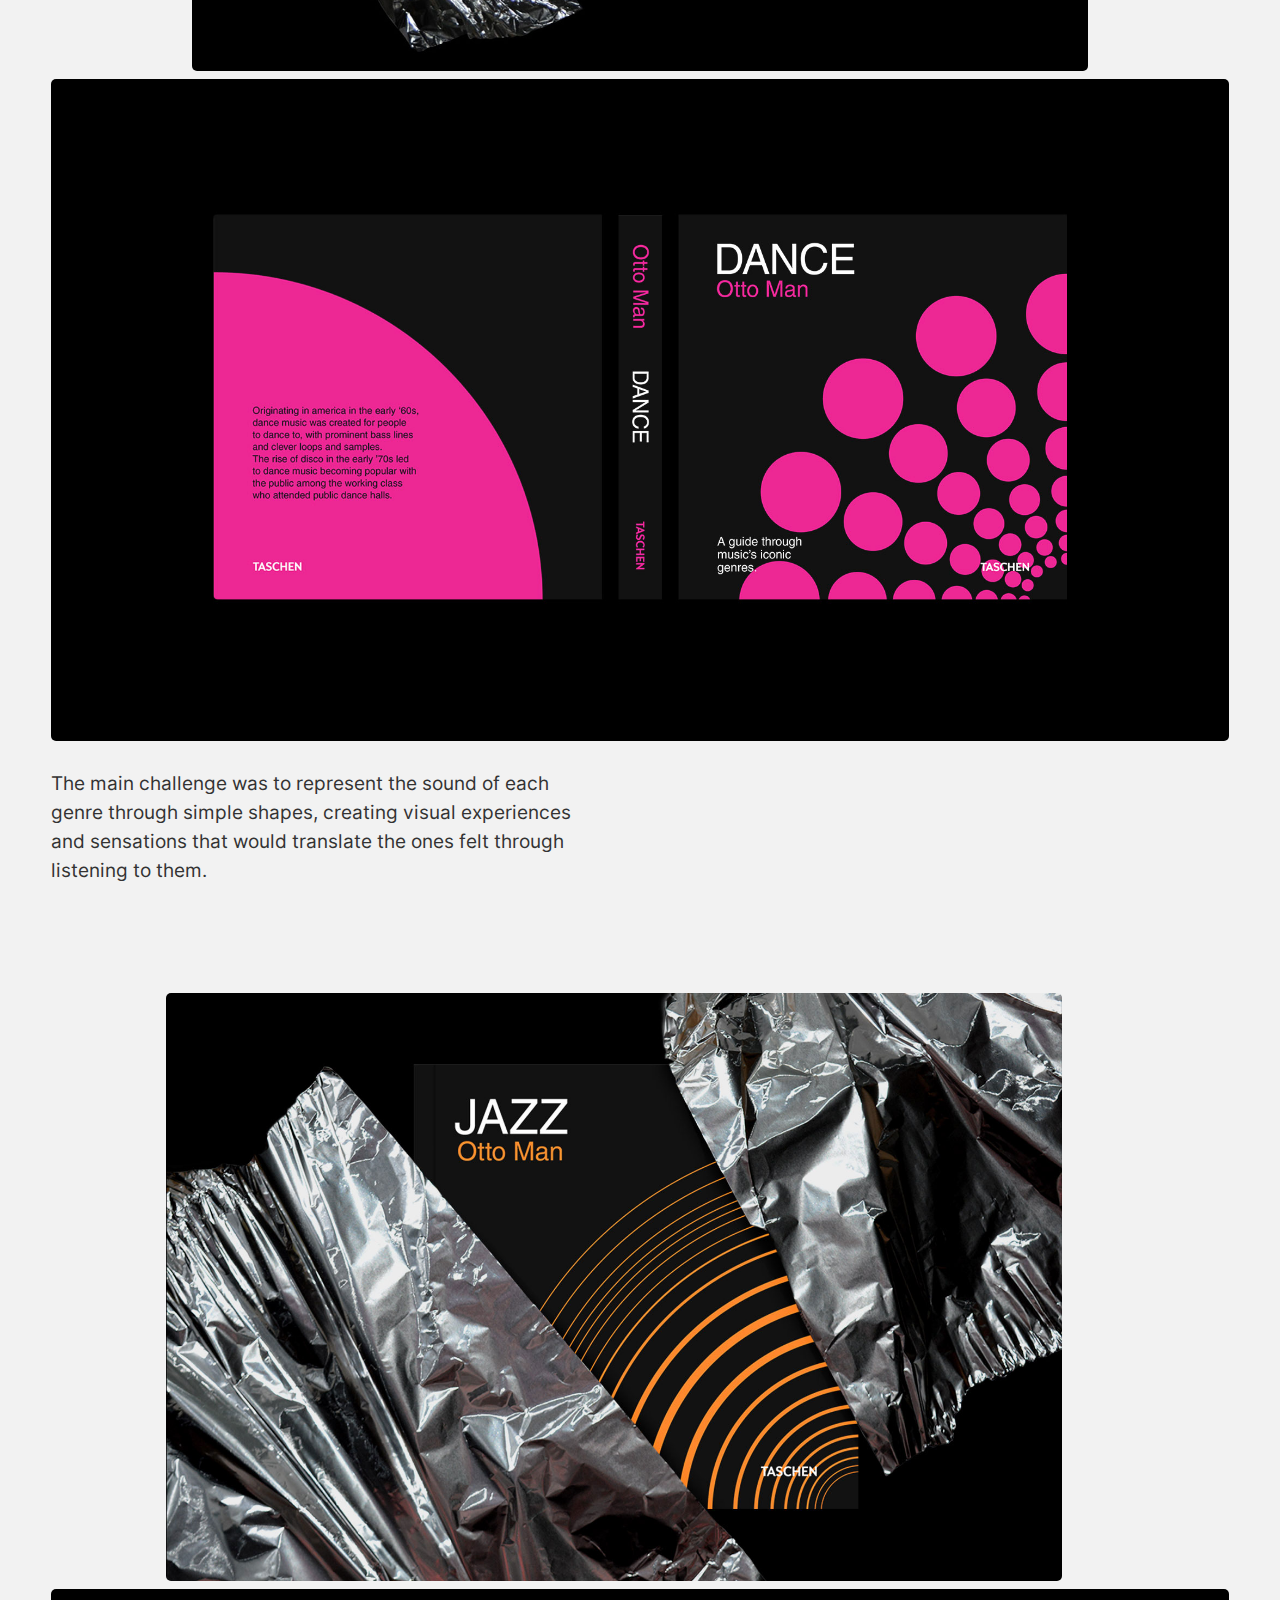
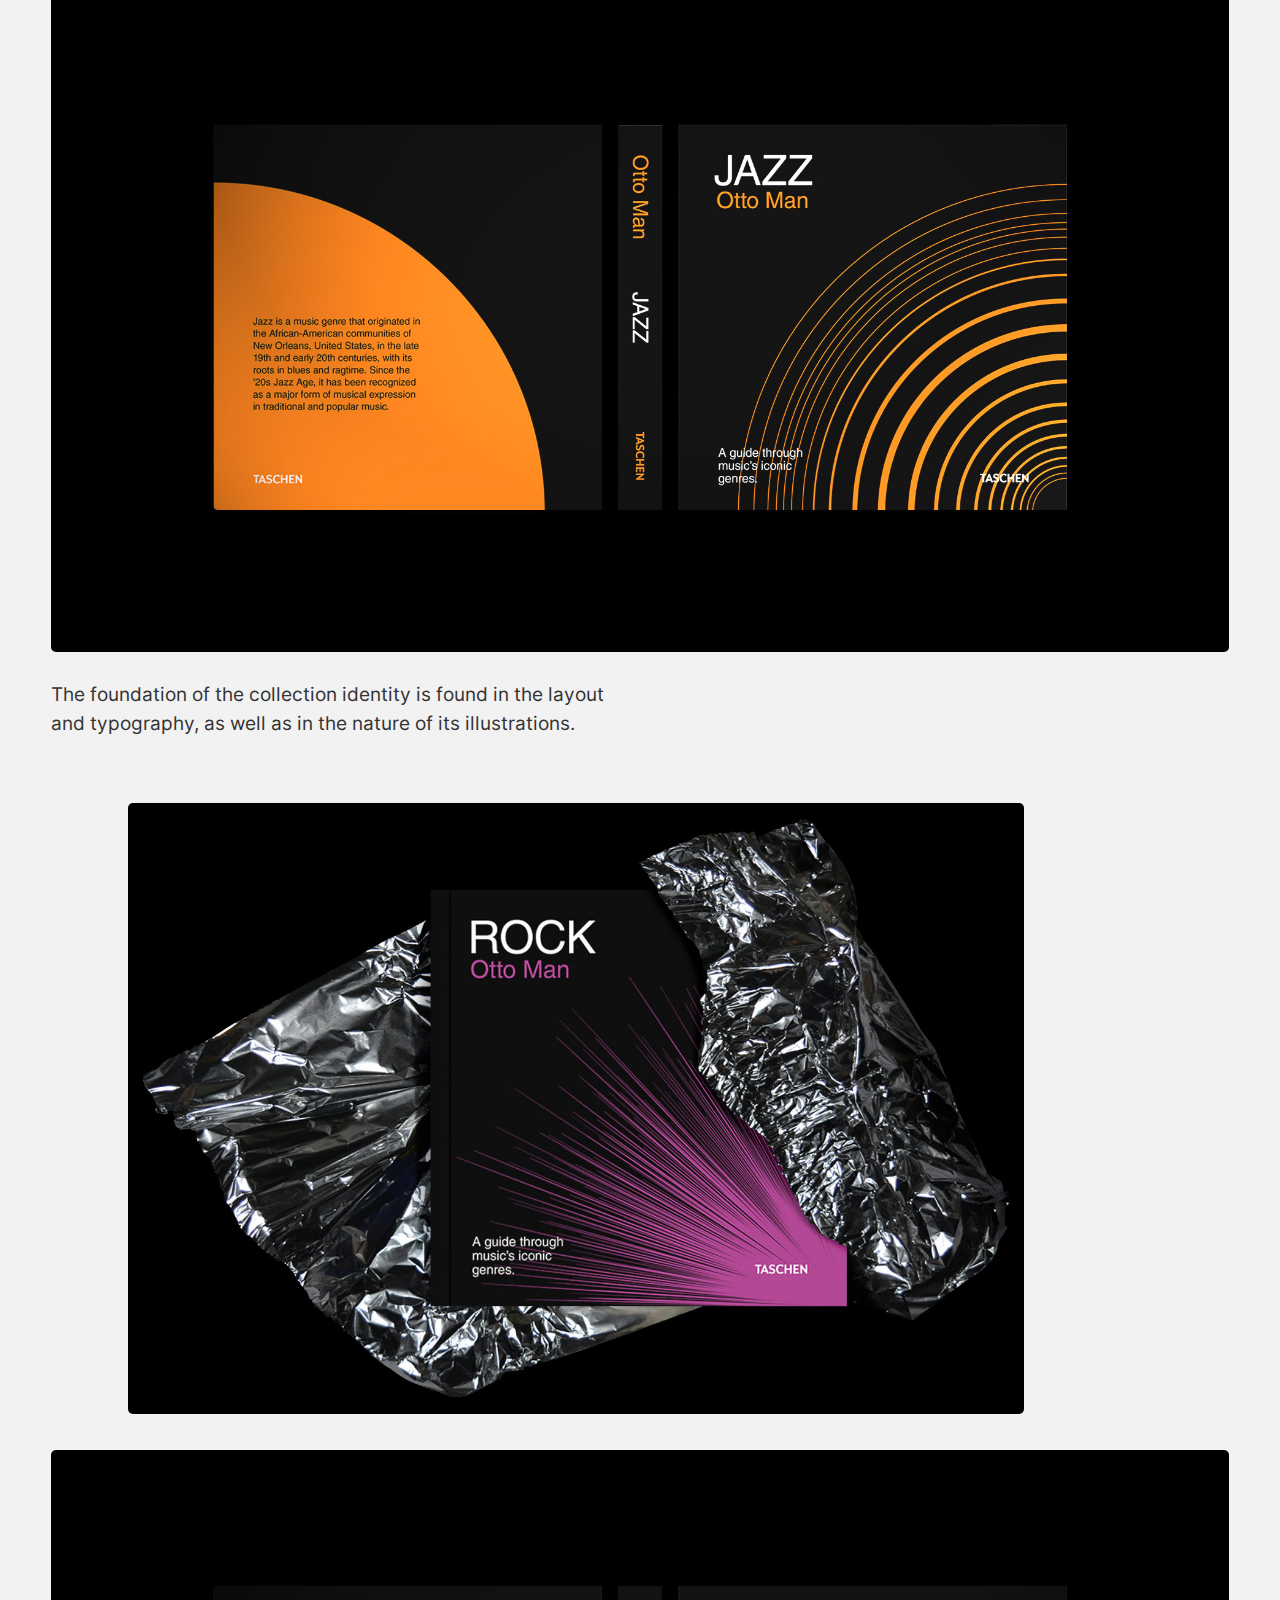
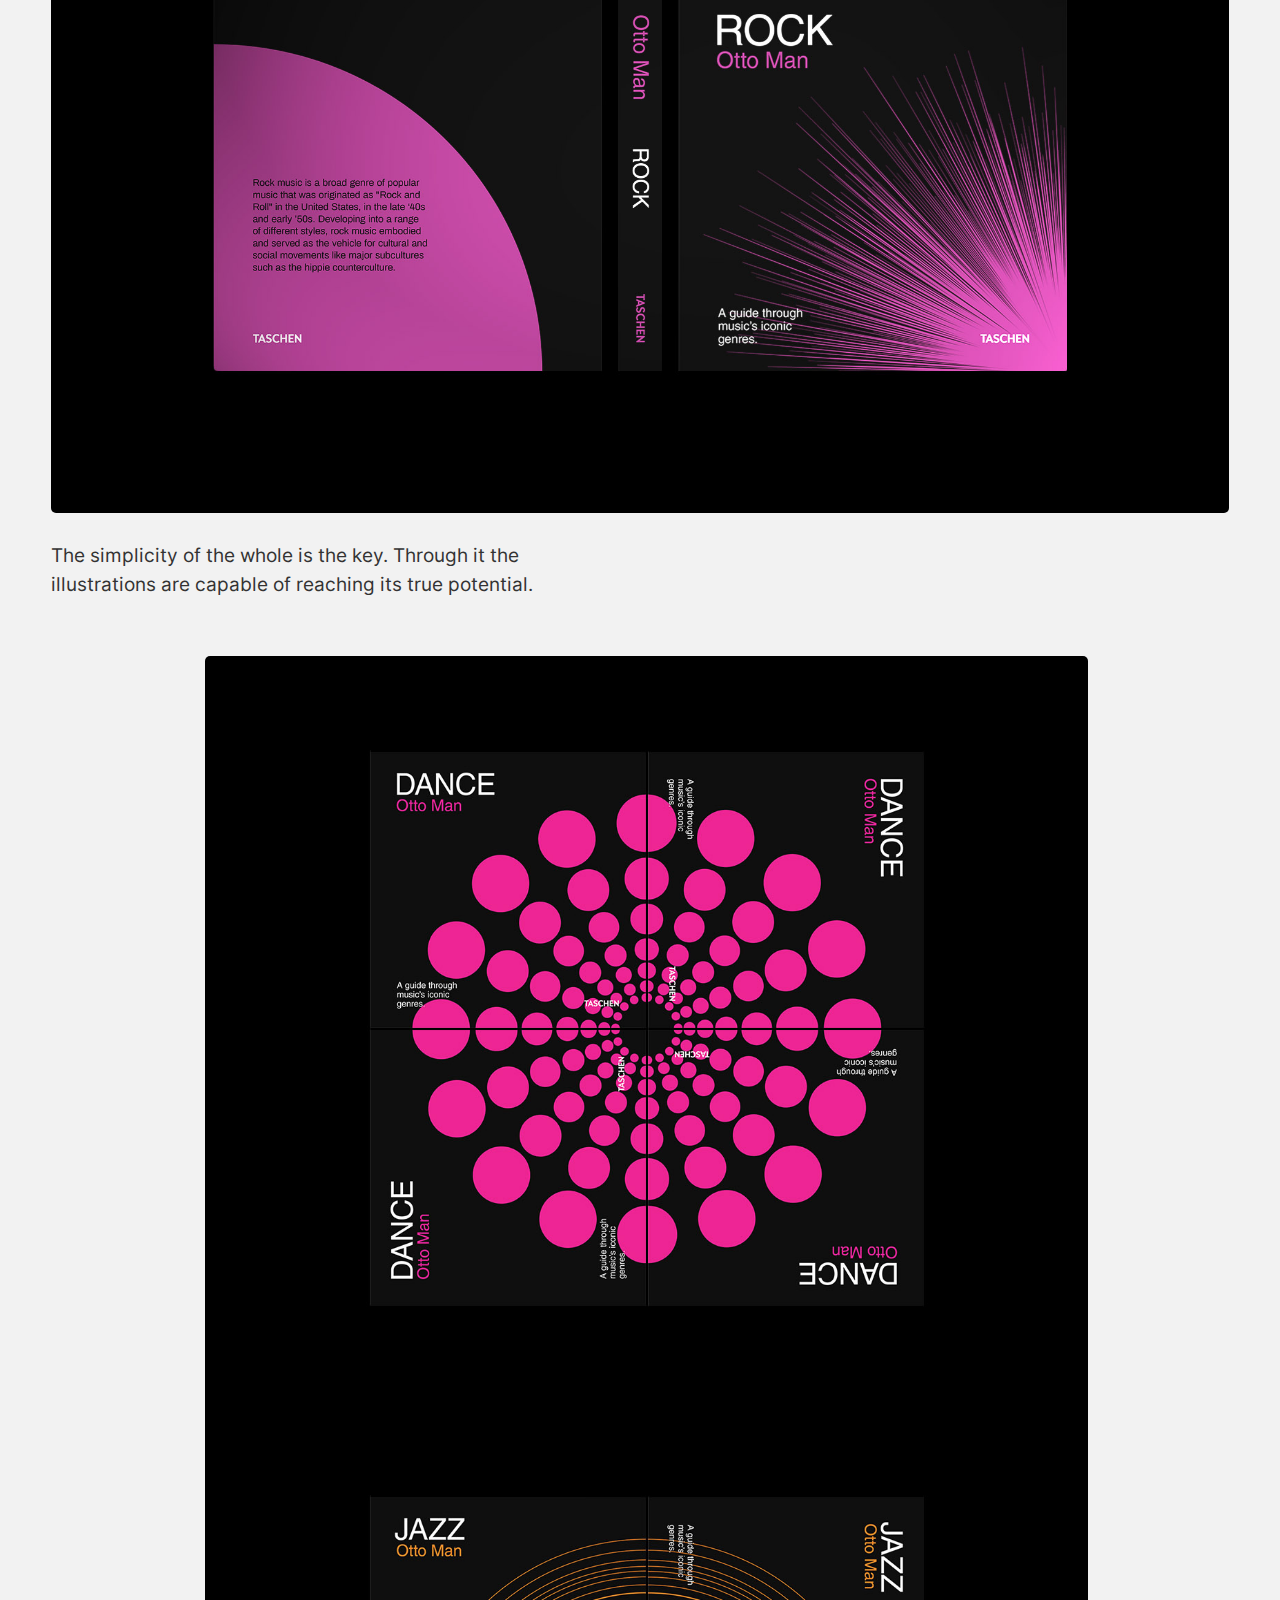
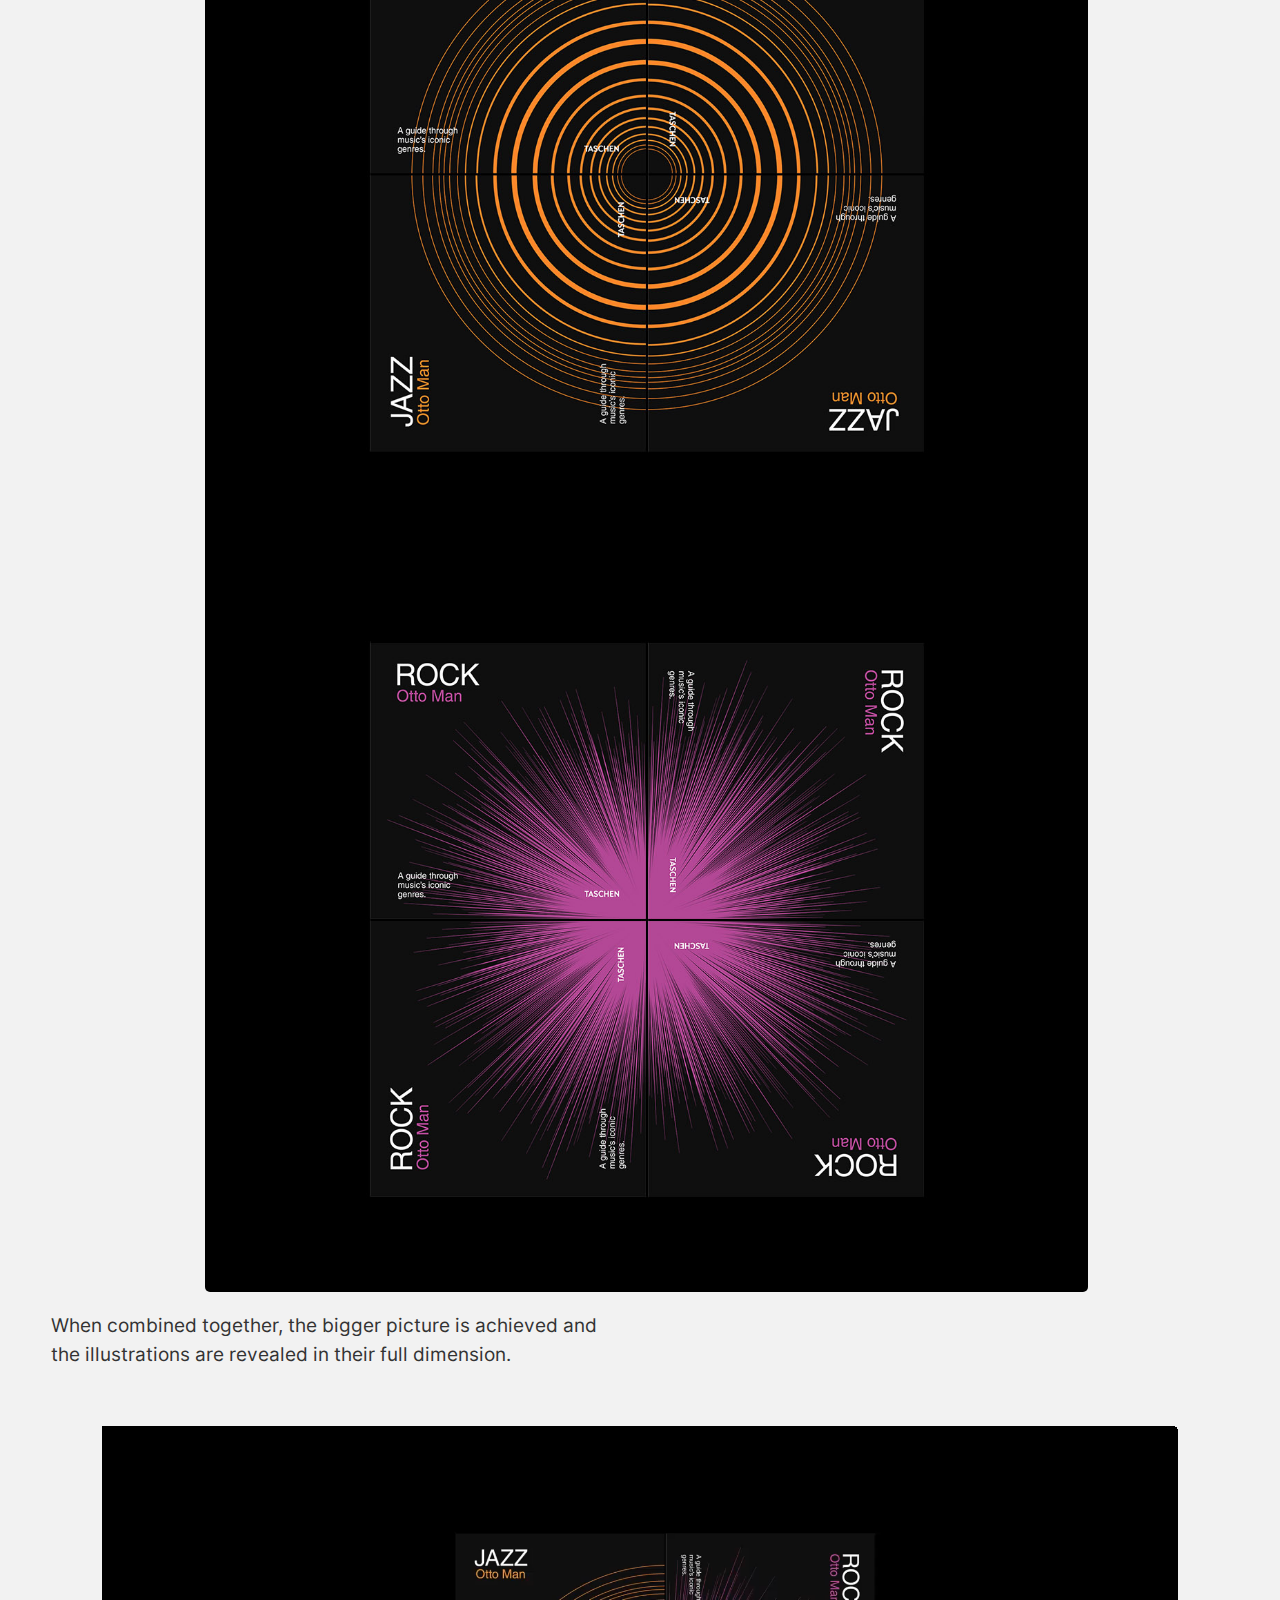
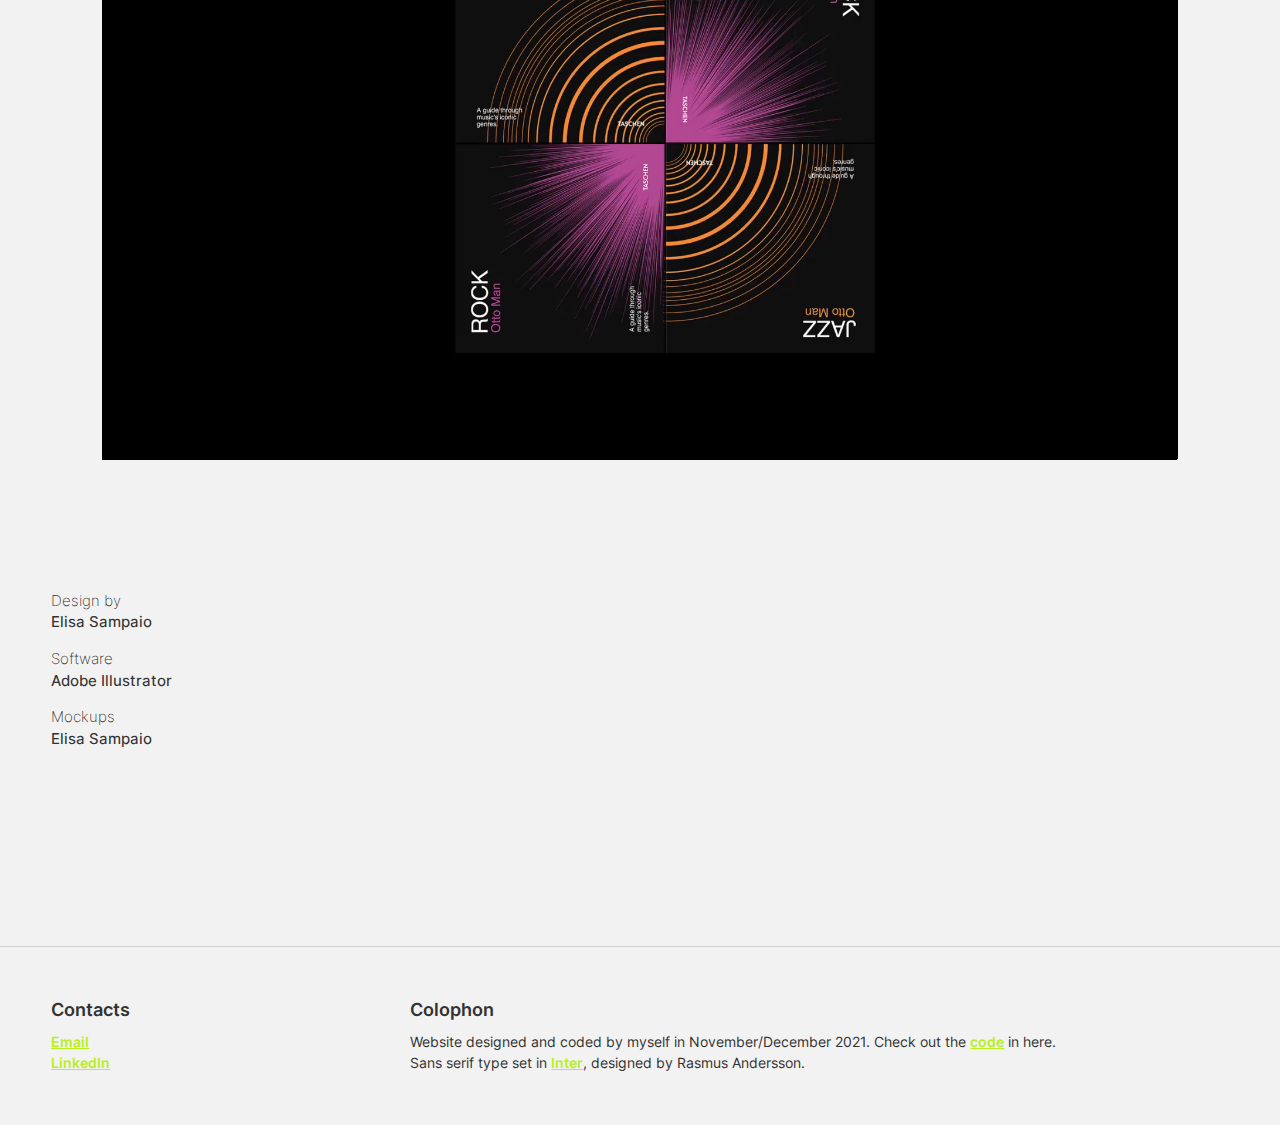
==== commit 6513d361: "Add files via upload" ====
--- a/book_collection.html
+++ b/book_collection.html
@@ -11,52 +11,68 @@
   <body>
     <header>
       <nav>
-        <a href="index.html"><p><span><</span><span>/</span>Elisa Sampaio<span>></span></p></a>
+        <p><a href="index.html#top"><span><</span><span>/</span>Elisa Sampaio<span>></span></a></p>
         <div class="menu">
           <div class="bar"></div>
           <div class="bar"></div>
           <div class="bar"></div>
         </div>
+
+        <div class="nav-items">
+          <ul>
+            <li><a href="index.html#projects">Projects</a></li>
+            <li><a href="index.html#skills">Skills</a></li>
+            <li><a href="index.html#about">About</a></li>
+          </ul>
+        </div>
       </nav>
     </header>
 
-    <main>    
+    <main>
+      <div id="top" class="top"></div>
+
         <section class="local-nav">
-          <p> <span><</span> Projects</p>
+          <a href="index.html#projects"><p><span><</span> Projects</p></a>
         </section>
 
-        <article class="project">
-          <h1>Covers collection</h1>
-          <div class="box">
+        <article class="project" id="collection">
+          <h1>Book Collection</h1>
+          <div class="box" id="bc-box">
             <p>Editorial</p>
           </div>
 
-          <div class="vertical">
-            <img src="images/collection/intro.jpg" alt="">
+          <div class="vertical" id="bc-cover">
+            <img class="cover" src="images/collection/intro.jpg" alt="">
           </div>
 
           <p class="infos">NOV 2020 · Academic project</p>
 
-          <p class="text">Exploring the multisensory universe of music, in this project there were developed three book covers for a collection of iconic music genres.</p>
+          <p class="text" id="first"> Exploring the multisensory universe of music, in this project there were developed three book covers for a collection of iconic music genres.</p>
 
-          <img src="images/collection/00.jpg" alt="">
+          <img id="bc-3covers" src="images/collection/00.jpg" alt="">
 
-          <img src="images/collection/01.jpg" alt="">
-          <img src="images/collection/02.jpg" alt="">
+          <div class="vertical2" id="cover-03">
+            <img src="images/collection/01.jpg" alt="">
+          </div>
+          <img id="bc-plain" src="images/collection/02.jpg" alt="">
 
-          <p class="text">The main challenge was to represent the sound of each different genre through simple shapes, creating visual experiences and sensations that would translate the ones felt through listening to them.</p>
+          <p class="text">The main challenge was to represent the sound of each genre through simple shapes, creating visual experiences and sensations that would translate the ones felt through listening to them.</p>
 
-          <img src="images/collection/03.jpg" alt="">
-          <img src="images/collection/04.jpg" alt="">
+          <div class="vertical2" id="cover-02">
+            <img src="images/collection/03.jpg" alt="">
+          </div>
+          <img id="bc-plain" src="images/collection/04.jpg" alt="">
 
           <p class="text">The foundation of the collection identity is found in the layout and typography, as well as in the nature of its illustrations.</p>
 
-          <img src="images/collection/05.jpg" alt="">
-          <img src="images/collection/06.jpg" alt="">
+          <div class="vertical2" id="cover">
+            <img src="images/collection/05.jpg" alt="">
+          </div>
+          <img id="bc-plain" src="images/collection/06.jpg" alt="">
 
           <p class="text">The simplicity of the whole is the key. Through it the illustrations are capable of reaching its true potential.</p>
 
-          <div class="vertical">
+          <div class="vertical" id="bc-vertical">
             <img src="images/collection/07.jpg" alt="">
             <img src="images/collection/08.jpg" alt="">
             <img src="images/collection/09.jpg" alt="">
@@ -65,32 +81,32 @@
           <p class="text">When combined together, the bigger picture is achieved and the illustrations are revealed in their full dimension.</p>
 
           <div class="vertical">
-            <video src="images/collection/video1.mp4" width="190%" autoplay loop></video>
+            <video src="images/collection/video1.mp4" width="190%" autoplay muted loop></video>
           </div>
 
           <section class="credits">
             <p>Design by<br><span>Elisa Sampaio</span></p>
-            <p>Software<br><span>Adobe Illustrator, Adobe Photoshop</span></p>
+            <p>Software<br><span>Adobe Illustrator</span></p>
+            <p>Mockups<br><span>Elisa Sampaio</span></p>
+
+            <div class="btn-up">
+              <a href="#top"><div class="arrow-head"></div></a>
+            </div>
           </section>
 
       </article>
     </main>
 
     <footer>
-      <section class="about">
-        <h3>About</h3>
-        <p>Elisa Sampaio was born in Portugal in 2000, and currently is a student at the Faculty of Fine Arts of the University of Porto, under the Communication Design.Throughout her childhood there was always present an.</p>
-      </section>
-
       <section>
         <h3>Contacts</h3>
-        <p> <a href="#" target="_blank">Email</a><br><a href="#" target="_blank">LinkedIn</a></p>
+        <p> <span id="email">Email</span> <span class="hide">elisansampaio@gmail.com</span> <br><a href="https://www.linkedin.com/in/elisa-sampaio/" target="_blank">LinkedIn</a></p>
       </section>
 
       <section>
         <h3>Colophon</h3>
-        <p>Website designed and coded by myself in November 2021. Check out the  <a href="#">prototypes</a> and the <a href="#">code</a>.</p>
-        <p>Sans serif type set in <a href="#">Inter</a>, designed by Rasmus Andersson.</p>
+        <p>Website designed and coded by myself in November/December 2021. Check out the <a href="https://github.com/elisampaio/portfolio" target="_blank">code</a> in here.</p>
+        <p>Sans serif type set in <a href="https://fonts.google.com/specimen/Inter" target="_blank">Inter</a>, designed by Rasmus Andersson.</p>
       </section>
     </footer>
 
--- a/styles.css
+++ b/styles.css
@@ -47,9 +47,48 @@
 	border-spacing: 0;
 }
 
+
+
+
+
+
+
+
+
+/* INDEX ---------------------------------------------------------------------
+
+1: BASICS (whole html) ---------------------------------------------------------------------
+2: NAV ---------------------------------------------------------------------
+3: OPEN NAV (menu overlay window) -----------------------------------------------------------------
+4.1: MAIN (index.html) ---------------------------------------------------------------------
+4.2: PROJECTS (index.html) ---------------------------------------------------------------------
+4.3: SKILLS + ABOUT (index.html) ------------------------------------------------------------------
+5: FOOTER ---------------------------------------------------------------------
+
+6: OTHER PAGES (local nav + essentials) -----------------------------------------------------------
+6.1: FACTORY ---------------------------------------------------------------------
+6.2: BOOK COLLECTION ---------------------------------------------------------------------
+6.3: TRANSPARENCY ---------------------------------------------------------------------
+6.1: BANCO ALIMENTAR ---------------------------------------------------------------------
+
+7: MEDIA QUERIES ---------------------------------------------------------------------*/
+
+
+
+
+
+
+
+
+
+
+
+/* BASICS -------------------------------------------------------------- */
+
 @font-face {
   font-family: Inter;
   src: url(fonts/Inter-VariableFont_slnt,wght.ttf);
+	font-weight: 200 900;
 }
 
 :root {
@@ -62,9 +101,34 @@
   color: #333333;
 }
 
+h1 {
+	font-size: 11vw;
+	font-weight: 700;
+	margin-bottom: 0.5em;
+}
+
+h2 {
+	font-size: 11vw;
+	font-weight: 700;
+	padding-top: 21vw;
+	margin-bottom: 0.5em;
+}
+
+h3 {
+	font-weight: 600;
+	margin-bottom: 0.65em;
+	font-size: 5vw;
+}
+
+a {
+  text-decoration: none;
+	color: #333333;
+}
+
+/* NAV --------------------------------------------------------------*/
 nav {
   height: 17vw;
-	width: 100%;
+	width: 100vw;
 	box-sizing: border-box;
 	background: #F2F2F2;
   box-shadow: 0px 0px 5px rgba(0, 0, 0, 0.2);
@@ -76,9 +140,9 @@
 
 nav p {
 	font-weight: 400;
-	font-size: 20px;
+	font-size: 4.7vw;
 	position: absolute;
-	bottom: 10px;
+	bottom: 3vw;
 	left: 6vw;
 }
 
@@ -88,49 +152,90 @@
 }
 
 .bar {
-  width: 22px;
+  width: 5.5vw;
   height: 2px;
-  margin-bottom: 4px;
+  margin-bottom: 1vw;
   background: #333333;
-  border-radius: 20%;
+  border-radius: 10px;
 }
 
 .menu {
   position: absolute;
-  bottom: 8px;
+  bottom: 3vw;
 	right: 6vw;
-}
+	cursor: pointer;
+	z-index: 4;
+}
+
+/* MENU OVERLAY WINDOW */
+
+.nav-items {
+	width: 100vw;
+	height: 0;
+	z-index: 3;
+	box-sizing: border-box;
+	background: #F2F2F2;
+
+	position: fixed;
+	top: 0;
+	left: 0;
+	overflow-y: hidden;
+
+	transition: 0.3s;
+}
+
+.nav-items ul {
+	height: 95vh;
+	display: flex;
+	flex-direction: column;
+	justify-content: center;
+	align-items: center;
+
+	font-size: 7vw;
+	line-height: 1.5em;
+}
+
+
+
+
+
+
+/* MAIN ------------------------------------------------------------- */
 
 main {
-  padding: 17vh 6vw 8vh 6vw;
+  padding: 0 6vw 20vw 6vw;
+	overflow: hidden;
+	box-sizing: border-box;
+	width: 100vw;
+	position: relative;
 }
 
 .landing {
 	height: 100vh;
 	width: 100%;
 	box-sizing: border-box;
-	/* margin-left: -4vw;
-	background: linear-gradient(180deg, rgba(255,255,255,0) 71%, rgba(68,213,23,0.3225490025111607) 100%); */
+	position: relative;
+	top: 0;
+	left: 0;
+	overflow: visible;
+	display: flex;
+	align-items: center;
 }
 
 .myPicture {
   width: 45vw;
   border-radius: 50%;
   float: right;
-  margin-top: 4vh;
   margin-right: 6vw;
-	margin-bottom: 3vh;
+	margin-bottom: 3vw;
 }
 
 .welcome {
   font-weight: 400;
-  font-size: 27px;
-  line-height: 35px;
+	font-size: 8vw;
+  line-height: 1.3em;
   clear: right;
 	margin-left: 6vw;
-	/* position: relative;
-	bottom: -30px; */
-
 }
 
 .name {
@@ -138,74 +243,33 @@
 }
 
 .main-note {
-  /* position: absolute;
-  bottom: 0; */
 	margin-left: 6vw;
-	margin-top: 20px;
+	margin-top: 7vw;
 }
 
 .main-note p {
   font-weight: 400;
-  font-size: 18px;
+  font-size: 4.4vw;
   color: #828282;
-	/* text-align: center; */
-	/* position: absolute;
-	top: -20px;
-	width: 92vw; */
-
-}
-
-.arrow {
-  margin-left: 44vw;
-  margin-top: 10px;
-}
-
-.arrow-head {
-  border: solid #828282;
-  border-width: 0 1px 1px 0;
-  display: inline-block;
-  padding: 4px;
-  box-sizing: border-box;
-  transform: rotate(45deg);
-}
-
-.arrow-body {
-  width: 1px;
-  height: 18px;
-  background: #828282;
-  position: relative;
-  top: -20px;
-  left: 4px;
-}
-
-/* PROJECTS SECTION */
-h1 {
-	font-size: 40px;
-	font-weight: 700;
-	margin-bottom: 0.5em;
-}
-
-h2 {
-	font-weight: 400;
-	font-size: 25px;
-	position: relative;
-	top: 18px;
-	left: 10px;
-}
-
-.project-intro h2 {
-}
-
-h3 {
-	font-weight: 600;
-	margin-bottom: 0.65em;
-	font-size: 18px;
+}
+
+
+
+
+
+
+/* PROJECTS --------------------------------------------------------*/
+
+.top {
+	position: absolute;
+	top: 0;
+	left: 0;
 }
 
 .box {
-	font-size: 15.5px;
+	font-size: 4.2vw;
 	display: inline-block;
-	padding: 5px 10px;
+	padding: 1.3vw 2.4vw;
 	width: fit-content;
 	background: var(--accent);
 	border-radius: 50px;
@@ -214,92 +278,311 @@
 	cursor: pointer;
 }
 
+.project .box {
+	margin-bottom: 3.5vw;
+}
+
 .projects-nav {
-	margin-bottom: 3rem;
+	margin-bottom: 15vw;
 }
 
 .project-intro {
-	height: 200px;
-	margin-bottom: 10vh;
+	height: 78vw;
+	margin-bottom: 10vw;
+	overflow: hidden;
+	border-radius: 6px;
+}
+
+.project-intro h3 {
+	position: relative;
+	top: 4vw;
+	left: 3.5vw;
+	font-weight: 400;
+	font-size: 6.2vw;
 }
 
 .project-intro img {
 	width: 100%;
-	height: 30vh;
-	border-radius: 10px 10px 0 0;
 	box-sizing: border-box;
 }
 
 .title-holder {
-	background: red;
-	border-radius: 0 0 10px 10px;
-	height: 50px;
-}
-
-a {
-  text-decoration: none;
-	color: #333333;
-}
+	color: #F2F2F2;
+	background: black;
+	height: 13.5vw;
+	position: relative;
+	top: -5.3vw;
+}
+
+#f {
+	background: #ddbcbd;
+	color: white;
+}
+
+#l {
+	background: #110801;
+}
+
+#t {
+	background: lightgrey;
+	text-shadow: 2px 2px 20px grey;
+}
+
+#ba {
+	background: #131313;
+}
+
+
+
+
+
+
+/* SKILLS & ABOUT --------------------------------------------------------*/
+
+#skills, #about {
+	height: auto;
+	position: relative;
+	overflow: visible;
+}
+
+#skills h2, #about h2 {
+	margin-bottom: 8vw;
+}
+
+#skills p,  #about p {
+	font-size: 4.5vw;
+	line-height: 1.5em;
+	margin-bottom: 5vw;
+}
+
+#about p {
+	clear: left;
+	width: 85vw;
+}
+
+#skills span {
+	font-size: 4.5vw;
+	font-weight: 600;
+	color: var(--accent);
+}
+
+#about .myPicture {
+	float: left;
+	margin-top: 0;
+	width: 45vw;
+	margin-bottom: 8vw;
+}
+
+#about span {
+	font-weight: 600;
+}
+
+#about span:first-of-type {
+	color: var(--accent);
+}
+
+
+
+
+
+/* FOOTER ---------------------------------------------------------*/
 
 footer {
+	border-top: solid 1px lightgrey;
 	background: #F2F2F2;
-	padding: 20vw 6vw 1vw 6vw;
+	padding: 15vw 6vw 10vw 6vw;
 	color: #333333;
 	font-weight: 400;
-	font-size: 15px;
-	line-height: 1.3em;
+	font-size: 4.5vw;
+	line-height: 1.5em;
 	box-sizing: border-box;
 }
 
-footer section {
+footer section:first-of-type {
 	margin-bottom: 4em;
 }
 
-footer section a {
+footer section a, #email {
 	color: var(--accent);
 	text-decoration: underline;
 	font-weight: 600;
+	cursor: pointer;
 }
 
 footer p {
 	margin-bottom: 0.65em;
 }
 
-/* OTHER PAGES */
+.hide {
+	display: none;
+}
+
+
+
+
+
+
+/* OTHER PAGES - PROJECTS ----------------------------------------------------- */
+
+/* LOCAL NAV - TOP OF PAGE ----------------------------------------------------- */
+
 .local-nav {
-	margin-bottom: 2rem;
-	position: sticky;
-	top: 0;
-	background: #F2F2F2;
-	padding: 10px 0 10px 0;
-	height: 25px;
+	z-index: 1;
+	position: relative;
+	top: 25vw;
+	font-size: 5vw;
+	opacity: 0.5;
 }
 
 .local-nav span {
 	font-weight: 300;
-	font-size: 25px;
-	position: relative;
-	top: 1px;
+	font-size: 5vw;
+	position: relative;
+	top: -1px;
+}
+
+/* PROJECTS ESSENTIALS ----------------------------------------------------- */
+
+.project h1 {
+	margin-top: 35vw;
+}
+
+.infos {
+	font-size: 4.2vw;
+	font-weight: 400;
+	line-height: 1.3em;
+	margin-top: 2vw;
+	margin-bottom: 20vw;
 }
 
 .project img {
 	width: 100%;
 	box-sizing: border-box;
-	margin-top: 1rem;
 	border-radius: 5px;
-}
+	margin-bottom: 0.3em;
+	margin-top: 0.3em;
+}
+
+/* text -------------------------------- */
+
+.text {
+	font-size: 5.3vw;
+	line-height: 1.4em;
+	margin-top: 10vw;
+	margin-bottom: 20vw;
+}
+
+.text span {
+	font-weight: 700;
+}
+
+.text a {
+	font-weight: 700;
+	text-decoration: underline;
+}
+
+.text:first-of-type {
+	margin-top: 0;
+	margin-bottom: 2em;
+}
+
+.text:last-of-type {
+	margin-top: 1em;
+	margin-bottom: 0;
+}
+
+/* arrow -------------------------------- */
+
+.arrow {
+	color: var(--accent);
+}
+
+.arrow-head {
+	margin-top: 15vw;
+  border: solid #F2F2F2;
+	border-width: 0 0.6vw 0.6vw 0;
+	display: inline-block;
+	padding: 1.5vw;
+  box-sizing: border-box;
+  transform: rotate(-135deg);
+}
+
+/* final credits -------------------------------- */
+
+.credits {
+	margin-top: 30vw;
+	font-size: 4.5vw;
+	line-height: 1.4em;
+	font-weight: 200;
+	padding-bottom: 5vw;
+}
+
+.credits span {
+	font-weight: 450;
+}
+
+.credits p {
+	margin-bottom: 1em;
+}
+
+/* videos -------------------------------- */
+
+.embed-container {
+position: relative;
+padding-bottom: 56.25%;
+height: 0; overflow: hidden;
+max-width: 100%;
+}
+
+.embed-container iframe,
+.embed-container object,
+.embed-container embed {
+position: absolute;
+top: 0; left: 0;
+width: 100%;
+height: 100%;
+}
+
+.vertical video {
+	position: relative;
+	left: -45%;
+	margin-bottom: 3rem;
+}
+
+#vid {
+	border-radius: 5px;
+}
+
+
+/* FACTORY - PROJECTS  ----------------------------------------------------- */
+
+#fa-info {
+	margin-bottom: 0;
+}
+
+.info-clb {
+	margin-top: 2vw;
+	margin-bottom: 20vw;
+	line-height: 1.3em;
+	font-size: 4.2vw;
+}
+
+
+/* BOOK COLLECTION ----------------------------------------------------- */
+
+/* cover image ----------------------------------------------------- */
 
 .vertical {
-	width: 100%;
-
-
+	width: 88vw;
 	box-sizing: border-box;
 	margin-top: 1rem;
 	border-radius: 5px;
 	padding: 0;
-	/* border: 2px red solid; */
 	overflow: hidden;
-	/* background: red; */
+}
+
+.vertical .cover {
+	margin-bottom: 1rem;
 }
 
 .vertical img {
@@ -309,49 +592,2158 @@
 	margin: 0;
 }
 
-.vertical video {
-	position: relative;
-	left: -45%;
-	margin-bottom: 3rem;
-}
-
-/* .factory video {
-	position: relative;
-	left: 50%;
+/* other images ----------------------------------------------------- */
+
+.vertical2 {
+	width: 100vw;
+	position: relative;
+	left: -6vw;
+	box-sizing: border-box;
+	margin-top: 1rem;
+	border-radius: 5px;
+	padding: 0;
+	overflow: hidden;
+}
+
+.vertical3 {
+	width: 170vw;
+	position: relative;
+	left: -40vw;
+	box-sizing: border-box;
+	margin-top: 1rem;
+	padding: 0;
+	overflow: hidden;
+}
+
+.vertical3 img {
+	margin: 0;
+}
+
+#bc-3covers {
+	margin-bottom: 35px;
+}
+
+#cover img {
+	width: 180%;
+	position: relative;
+	left: -53%;
+}
+
+#cover-02 img {
+	width: 165%;
+	position: relative;
+	left: -37%;
+	margin: 0;
+}
+
+#cover-03 img {
+	width: 185%;
+	position: relative;
+	left: -30%;
+	margin: 0;
+}
+
+#bc-vertical  {
+	width: 120%;
+	position: relative;
+	left: -10%;
+	margin: 0;
+	margin-bottom: 2em;
+}
+
+#bc-plain {
+	width: 140%;
+	position: relative;
+	left: -20%;
+}
+
+
+/* TRANSPARENCY ----------------------------------------------------- */
+
+/* images ----------------------------------------------------- */
+
+#tp-m4 {
+	height: 130vw;
+}
+
+#tp-m4 img {
+	position: relative;
+	top: -10vw;
+}
+
+.vertical-tp {
+	width: 270vw;
+	position: relative;
+	top: -7vw;
+	left: -90vw;
+	box-sizing: border-box;
+	padding: 0;
+	overflow: hidden;
+}
+
+.vertical-tp-pc {
+	width: 160vw;
+	position: relative;
+	left: -36.5vw;
+	box-sizing: border-box;
+	padding: 0;
+	padding-bottom: 1rem;
+	overflow: hidden;
+	background: linear-gradient(180deg, #b2b2b2 25%, lightgrey 26%);
+}
+
+.vertical-tp-pc:last-of-type {
+	margin-bottom: 0;
+}
+
+.vertical-tp-pc2 {
+	width: 160vw;
+	position: relative;
+	left: -45vw;
+	box-sizing: border-box;
+	padding: 0;
+	overflow: hidden;
+	margin-bottom: 10vw;
+}
+
+
+/* BANCO ALIMENTAR ----------------------------------------------------- */
+
+/* images ----------------------------------------------------- */
+
+#ba-02 {
+	width: 150vw;
+	left: -30vw;
+}
+
+#ba-03 {
+	width: 195vw;
+	left: -52.5vw;
+}
+
+.ba-colors {
+	width: 110vw;
+	height: 35vw;
+	position: relative;
+	left: -11vw;
+	box-sizing: border-box;
+	margin-top: 1rem;
+	margin-bottom: 20vw;
+	padding: 0;
+	padding-bottom: 1rem;
+	overflow: hidden;
+}
+
+#ba-colors {
+	position: relative;
+	top: -21.5vw;
+}
+
+.vertical-ba {
+	width: 190vw;
+	position: relative;
+	left: -50vw;
+	box-sizing: border-box;
+	overflow: hidden;
+}
+
+.vertical-ba2 {
+	width: 140vw;
+	position: relative;
+	left: -25vw;
+	box-sizing: border-box;
+	padding: 0;
+	overflow: hidden;
+}
+
+#ba-07 {
+	width: 160vw;
+	left: -36vw;
+}
+
+.vertical-ba2:last-of-type {
+	width: 180vw;
+	height: 80vw;
+	margin-top: 5vw;
+	position: relative;
+	left: -45vw;
+	box-sizing: border-box;
+	padding: 0;
+	overflow: hidden;
+}
+
+
+
+/* MEDIA QUERIES ------------------------------------------------------------------ */
+
+@media only screen and (min-width: 450px) {
+	h2 {
+		font-size: 7vw;
+		padding-top: 12vw;
+	}
+
+	h3 {
+		font-weight: 600;
+		margin-bottom: 0.65em;
+		font-size: 3.5vw;
+	}
+
+	/* NAV --------------------------------------------------------------*/
+	nav {
+	  height: 10vw;
+	  padding-left: 6vw;
+	  padding-right: 6vw;
+	}
+
+	nav p {
+		font-size: 3.4vw;
+		bottom: 2vw;
+		left: 4vw;
+	}
+
+	.bar {
+	  width: 4vw;
+	  height: 2px;
+	  margin-bottom: 0.55vw;
+	}
+
+	.menu {
+		position: absolute;
+	  bottom: 1.7vw;
+		right: 4vw;
+	}
+
+	/* MENU OVERLAY WINDOW */
+	.nav-items ul {
+		font-size: 5vw;
+	}
+
+	/* MAIN ------------------------------------------------------------- */
+
+	main {
+		padding: 0 6vw 20vw 6vw;
+	}
+
+	.landing {
+		display: flex;
+		align-items: center;
+		justify-content: center;
+	}
+
+	.landing div {
+		width: 60vw;
+	}
+
+	.myPicture {
+		width: 35vw;
+		float: right;
+		margin-right: 0;
+		margin-bottom: 2vw;
+	}
+
+	.welcome {
+		font-size: 6vw;
+		line-height: 1.3em;
+		clear: right;
+		margin-left: 0;
+	}
+
+	.main-note {
+		margin-left: 0;
+		margin-top: 4.5vw;
+	}
+
+	.main-note p {
+		font-size: 4vw;
+	}
+
+	/* PROJECTS --------------------------------------------------------*/
+	.box {
+		font-size: 3.5vw;
+		padding: 1vw 2vw;
+	}
+
+	.project .box {
+		margin-bottom: 3.5vw;
+	}
+
+	.projects-nav {
+		margin-bottom: 8vw;
+	}
+
+	.project-intro {
+		height: 78vw;
+		margin-bottom: 8vw;
+		border-radius: 10px;
+	}
+
+	.project-intro h3 {
+		top: 5vw;
+		left: 3.5vw;
+		font-size: 5vw;
+	}
+
+	/* SKILLS & ABOUT --------------------------------------------------------*/
+
+#skills h2, #about h2 {
+	margin-bottom: 8vw;
+}
+
+#skills p,  #about p {
+	font-size: 3.7vw;
+	line-height: 1.5em;
+	margin-bottom: 1em;
+	width: 75vw;
+}
+
+#about p {
+	clear: left;
+}
+
+#skills span {
+	font-size: 3.7vw;
+	font-weight: 600;
+	color: var(--accent);
+}
+
+#about .myPicture {
+	float: left;
+	margin-top: 0;
+	width: 30vw;
+	margin-bottom: 8vw;
+}
+
+#about span {
+	font-weight: 600;
+}
+
+#about span:first-of-type {
+	color: var(--accent);
+}
+
+/* FOOTER ---------------------------------------------------------*/
+
+	footer {
+		padding: 15vw 6vw 10vw 6vw;
+		font-size: 3.2vw;
+		line-height: 1.5em;
+	}
+
+	footer p {
+		margin-bottom: 0.65em;
+		width: 100%;
+	}
+
+	/* OTHER PAGES - PROJECTS ----------------------------------------------------- */
+
+	/* LOCAL NAV - TOP OF PAGE ----------------------------------------------------- */
+
+	.local-nav {
+		position: relative;
+		top: 15vw;
+		font-size: 3.5vw;
+	}
+
+	.local-nav span {
+		font-size: 3.5vw;
+	}
+
+	/* PROJECTS ESSENTIALS ----------------------------------------------------- */
+
+	h1 {
+		font-size: 8vw;
+		margin-bottom: 0.5em;
+	}
+
+	.project h1 {
+		margin-top: 2.7em;
+	}
+
+	.infos {
+		font-size: 3vw;
+		line-height: 1.3em;
+		margin-top: 2vw;
+		margin-bottom: 12vw;
+	}
+
+	.project img {
+		border-radius: 10px;
+		margin-bottom: 0.5em;
+		margin-top: 0.5em;
+	}
+
+	/* text -------------------------------- */
+
+	.text {
+		font-size: 4vw;
+		line-height: 1.5em;
+		margin-top: 2em;
+		margin-bottom: 3.5em;
+		width: 95%;
+	}
+
+	.text:last-of-type {
+		margin-top: 2em;
+		margin-bottom: 0;
+	}
+
+	/* arrow -------------------------------- */
+
+	.arrow {
+		color: var(--accent);
+	}
+
+	.arrow-head {
+		margin-top: 15vw;
+	  border: solid #F2F2F2;
+		border-width: 0 0.3vw 0.3vw 0;
+		display: inline-block;
+		padding: 1.5vw;
+	  box-sizing: border-box;
+	  transform: rotate(-135deg);
+	}
+
+	/* final credits -------------------------------- */
+
+	.credits {
+		margin-top: 20vw;
+		font-size: 3.2vw;
+		line-height: 1.4em;
+		font-weight: 200;
+		padding-bottom: 5vw;
+	}
+
+	/* videos -------------------------------- */
+
+	.vertical video {
+		position: relative;
+		left: -45%;
+		margin-bottom: 3rem;
+	}
+
+	/* FACTORY - PROJECTS  ----------------------------------------------------- */
+
+	#fa-info {
+		margin-bottom: 0;
+	}
+
+	.info-clb {
+		margin-top: 1vw;
+		margin-bottom: 10vw;
+		line-height: 1.3em;
+		font-size: 3vw;
+	}
+
+
+	/* BOOK COLLECTION ----------------------------------------------------- */
+
+	/* cover image ----------------------------------------------------- */
+
+	.vertical {
+		width: 88vw;
+		box-sizing: border-box;
+		margin-top: 1rem;
+		border-radius: 5px;
+		padding: 0;
+		overflow: hidden;
+	}
+
+	.vertical .cover {
+		margin-bottom: 1rem;
+	}
+
+	.vertical img {
+		width: 150%;
+		position: relative;
+		left: -25%;
+		margin: 0;
+	}
+
+	/* other images ----------------------------------------------------- */
+
+	.vertical2 {
+		width: 100vw;
+		position: relative;
+		left: -6vw;
+		box-sizing: border-box;
+		margin-top: 1rem;
+		border-radius: 5px;
+		padding: 0;
+		overflow: hidden;
+	}
+
+	.vertical3 {
+		width: 170vw;
+		position: relative;
+		left: -40vw;
+		box-sizing: border-box;
+		margin-top: 1rem;
+		padding: 0;
+		overflow: hidden;
+	}
+
+	.vertical3 img {
+		margin: 0;
+	}
+
+	#bc-3covers {
+		margin-bottom: 35px;
+	}
+
+	#cover img {
+		width: 180%;
+		position: relative;
+		left: -53%;
+	}
+
+	#cover-02 img {
+		width: 165%;
+		position: relative;
+		left: -37%;
+		margin: 0;
+	}
+
+	#cover-03 img {
+		width: 165%;
+		position: relative;
+		left: -20%;
+		margin: 0;
+	}
+
+	#bc-vertical  {
+		width: 120%;
+		position: relative;
+		left: -10%;
+		margin: 0;
+		margin-bottom: 2em;
+	}
+
+	#bc-plain {
+		width: 140%;
+		position: relative;
+		left: -20%;
+	}
+
+
+	/* TRANSPARENCY ----------------------------------------------------- */
+
+	/* images ----------------------------------------------------- */
+
+	#tp-m4 {
+		height: 100%;
+	}
+
+	#tp-m4 img {
+		top: 0;
+	}
+
+	.vertical-tp {
+		width: 200vw;
+		position: relative;
+		top: -7vw;
+		left: -55vw;
+	}
+
+	.vertical-tp-pc {
+		width: 140vw;
+		left: -26vw;
+		padding: 0;
+		padding-bottom: 1rem;
+	}
+
+	.vertical-tp-pc:last-of-type {
+		margin-bottom: 0;
+	}
+
+	.vertical-tp-pc2 {
+		width: 160vw;
+		left: -45vw;
+		padding: 0;
+		margin-bottom: 10vw;
+	}
+
+
+	/* BANCO ALIMENTAR ----------------------------------------------------- */
+
+	/* images ----------------------------------------------------- */
+
+	#ba-02 {
+		width: 150vw;
+		left: -30vw;
+	}
+
+	#ba-03 {
+		width: 195vw;
+		left: -52.5vw;
+	}
+
+	.ba-colors {
+		width: 110vw;
+		height: 32vw;
+		left: -11vw;
+		margin-top: 1rem;
+		margin-bottom: 0vw;
+		padding: 0;
+		padding-bottom: 1rem;
+	}
+
+	#ba-colors {
+		top: -19.5vw;
+	}
+
+	.vertical-ba {
+		width: 190vw;
+		left: -50vw;
+	}
+
+	.vertical-ba2 {
+		width: 130vw;
+		left: -20vw;
+	}
+
+	#ba-07 {
+		width: 150vw;
+		left: -30vw;
+	}
+
+	.vertical-ba2:last-of-type {
+		width: 170vw;
+		height: 70vw;
+		margin-top: 5vw;
+		left: -40vw;
+	}
+
+
+}
+
+@media only screen and (min-width: 550px) {
+
+	h2 {
+		font-size: 7vw;
+		padding-top: 12vw;
+	}
+
+	h3 {
+		font-weight: 600;
+		margin-bottom: 0.65em;
+		font-size: 3.5vw;
+	}
+
+	/* NAV --------------------------------------------------------------*/
+	nav {
+	  height: 10vw;
+	  padding-left: 6vw;
+	  padding-right: 6vw;
+	}
+
+	nav p {
+		font-size: 3vw;
+		bottom: 2vw;
+		left: 4vw;
+	}
+
+	.bar {
+	  width: 4vw;
+	  height: 2px;
+	  margin-bottom: 0.5vw;
+	}
+
+	.menu {
+		position: absolute;
+	  bottom: 1.7vw;
+		right: 4vw;
+	}
+
+	/* MENU OVERLAY WINDOW */
+	.nav-items ul {
+		font-size: 4.5vw;
+	}
+
+
+	/* MAIN ------------------------------------------------------------- */
+
+	main {
+	  padding: 0 6vw 20vw 6vw;
+	}
+
+	.landing {
+		display: flex;
+		align-items: center;
+		justify-content: center;
+	}
+
+	.landing div {
+		width: 60vw;
+	}
+
+	.myPicture {
+	  width: 35vw;
+	  float: right;
+	  margin-right: 0;
+		margin-bottom: 2vw;
+	}
+
+	.welcome {
+		font-size: 6vw;
+	  line-height: 1.3em;
+	  clear: right;
+		margin-left: 0;
+	}
+
+	.main-note {
+		margin-left: 0;
+		margin-top: 4.5vw;
+	}
+
+	.main-note p {
+	  font-weight: 400;
+	  font-size: 4vw;
+	  color: #828282;
+	}
+
+
+	/* PROJECTS --------------------------------------------------------*/
+	.box {
+		font-size: 3vw;
+		padding: 1vw 2vw;
+	}
+
+	.project .box {
+		margin-bottom: 3.5vw;
+	}
+
+	.projects-nav {
+		margin-bottom: 8vw;
+	}
+
+	.project-intro {
+		height: 78vw;
+		margin-bottom: 8vw;
+		border-radius: 10px;
+	}
+
+	.project-intro h3 {
+		top: 5vw;
+		left: 3.5vw;
+		font-size: 5vw;
+	}
+
+	/* SKILLS & ABOUT --------------------------------------------------------*/
+
+	#skills h2, #about h2 {
+		margin-bottom: 8vw;
+	}
+
+	#skills p,  #about p {
+		font-size: 3vw;
+		line-height: 1.5em;
+		margin-bottom: 1em;
+		width: 68vw;
+	}
+
+	#about p {
+		clear: left;
+	}
+
+	#skills span {
+		font-size: 3vw;
+		font-weight: 600;
+		color: var(--accent);
+	}
+
+	#about .myPicture {
+		float: left;
+		margin-top: 0;
+		width: 30vw;
+		margin-bottom: 8vw;
+	}
+
+	#about span {
+		font-weight: 600;
+	}
+
+	#about span:first-of-type {
+		color: var(--accent);
+	}
+
+
+
+	/* FOOTER ---------------------------------------------------------*/
+
+	footer {
+		padding: 15vw 6vw 10vw 6vw;
+		font-size: 2.7vw;
+		line-height: 1.5em;
+	}
+
+	footer p {
+		margin-bottom: 0.65em;
+		width: 100%;
+	}
+
+	/* OTHER PAGES - PROJECTS ----------------------------------------------------- */
+
+	/* LOCAL NAV - TOP OF PAGE ----------------------------------------------------- */
+
+	.local-nav {
+		position: relative;
+		top: 15vw;
+		font-size: 3vw;
+	}
+
+	.local-nav span {
+		font-size: 3vw;
+	}
+
+	/* PROJECTS ESSENTIALS ----------------------------------------------------- */
+
+	h1 {
+		font-size: 8vw;
+		margin-bottom: 0.5em;
+	}
+
+	.project h1 {
+		margin-top: 2.7em;
+	}
+
+	.infos {
+		font-size: 2.7vw;
+		line-height: 1.3em;
+		margin-top: 2vw;
+		margin-bottom: 12vw;
+	}
+
+	.project img {
+		border-radius: 10px;
+		margin-bottom: 0.5em;
+		margin-top: 0.5em;
+	}
+
+	/* text -------------------------------- */
+
+	.text {
+		font-size: 3.2vw;
+		line-height: 1.4em;
+		margin-top: 2em;
+		margin-bottom: 3.5em;
+		width: 95%;
+	}
+
+	/* .text:nth-of-type(1) {
+		margin-top: 0;
+		margin-bottom: 5vw;
+	} */
+
+	.text:last-of-type {
+		margin-top: 2em;
+		margin-bottom: 0;
+	}
+
+	/* arrow -------------------------------- */
+
+	.arrow {
+		color: var(--accent);
+	}
+
+	.arrow-head {
+		margin-top: 15vw;
+	  border: solid #F2F2F2;
+		border-width: 0 0.3vw 0.3vw 0;
+		display: inline-block;
+		padding: 1.5vw;
+	  box-sizing: border-box;
+	  transform: rotate(-135deg);
+	}
+
+	/* final credits -------------------------------- */
+
+	.credits {
+		margin-top: 20vw;
+		font-size: 2.7vw;
+		line-height: 1.4em;
+		font-weight: 200;
+		padding-bottom: 5vw;
+	}
+
+	/* videos -------------------------------- */
+
+	.vertical video {
+		position: relative;
+		left: -45%;
+		margin-bottom: 3rem;
+	}
+
+
+	/* FACTORY - PROJECTS  ----------------------------------------------------- */
+
+	#fa-info {
+		margin-bottom: 0;
+	}
+
+	.info-clb {
+		margin-top: 1vw;
+		margin-bottom: 10vw;
+		line-height: 1.3em;
+		font-size: 2.7vw;
+	}
+
+
+	/* BOOK COLLECTION ----------------------------------------------------- */
+
+	/* cover image ----------------------------------------------------- */
+
+	.vertical {
+		width: 88vw;
+		box-sizing: border-box;
+		margin-top: 1rem;
+		border-radius: 5px;
+		padding: 0;
+		overflow: hidden;
+	}
+
+	.vertical .cover {
+		margin-bottom: 1rem;
+	}
+
+	.vertical img {
+		width: 150%;
+		position: relative;
+		left: -25%;
+		margin: 0;
+	}
+
+	/* other images ----------------------------------------------------- */
+
+	.vertical2 {
+		width: 100vw;
+		position: relative;
+		left: -6vw;
+		box-sizing: border-box;
+		margin-top: 1rem;
+		border-radius: 5px;
+		padding: 0;
+		overflow: hidden;
+	}
+
+	.vertical3 {
+		width: 170vw;
+		position: relative;
+		left: -40vw;
+		box-sizing: border-box;
+		margin-top: 1rem;
+		padding: 0;
+		overflow: hidden;
+	}
+
+	.vertical3 img {
+		margin: 0;
+	}
+
+	#bc-3covers {
+		margin-bottom: 35px;
+	}
+
+	#cover img {
+		width: 180%;
+		position: relative;
+		left: -53%;
+	}
+
+	#cover-02 img {
+		width: 165%;
+		position: relative;
+		left: -37%;
+		margin: 0;
+	}
+
+	#cover-03 img {
+		width: 165%;
+		position: relative;
+		left: -20%;
+		margin: 0;
+	}
+
+	#bc-vertical  {
+		width: 120%;
+		position: relative;
+		left: -10%;
+		margin: 0;
+		margin-bottom: 2em;
+	}
+
+	#bc-plain {
+		width: 140%;
+		position: relative;
+		left: -20%;
+	}
+
+
+	/* TRANSPARENCY ----------------------------------------------------- */
+
+	/* images ----------------------------------------------------- */
+
+	#tp-m4 {
+		height: 100%;
+	}
+
+	#tp-m4 img {
+		top: 0;
+	}
+
+	.vertical-tp {
+		width: 200vw;
+		position: relative;
+		top: -7vw;
+		left: -55vw;
+	}
+
+	.vertical-tp-pc {
+		width: 140vw;
+		left: -26vw;
+		padding: 0;
+		padding-bottom: 1rem;
+	}
+
+	.vertical-tp-pc:last-of-type {
+		margin-bottom: 0;
+	}
+
+	.vertical-tp-pc2 {
+		width: 160vw;
+		left: -45vw;
+		padding: 0;
+		margin-bottom: 10vw;
+	}
+
+
+	/* BANCO ALIMENTAR ----------------------------------------------------- */
+
+	/* images ----------------------------------------------------- */
+
+	#ba-02 {
+		width: 150vw;
+		left: -30vw;
+	}
+
+	#ba-03 {
+		width: 195vw;
+		left: -52.5vw;
+	}
+
+	.ba-colors {
+		width: 110vw;
+		height: 32vw;
+		left: -11vw;
+		margin-top: 1rem;
+		margin-bottom: 0vw;
+		padding: 0;
+		padding-bottom: 1rem;
+	}
+
+	#ba-colors {
+		top: -19.5vw;
+	}
+
+	.vertical-ba {
+		width: 190vw;
+		left: -50vw;
+	}
+
+	.vertical-ba2 {
+		width: 130vw;
+		left: -20vw;
+	}
+
+	#ba-07 {
+		width: 150vw;
+		left: -30vw;
+	}
+
+	.vertical-ba2:last-of-type {
+		width: 170vw;
+		height: 70vw;
+		margin-top: 5vw;
+		left: -40vw;
+	}
+}
+
+@media only screen and (min-width: 700px) {
+
+	main {
+		padding: 0 4vw 10vw 4vw;
+	}
+
+	h2 {
+		font-size: 5.5vw;
+		padding-top: 12vw;
+		margin-bottom: 2vw;
+	}
+
+	h3 {
+		font-weight: 600;
+		margin-bottom: 0.65em;
+		font-size: 2.2vw;
+	}
+
+	/* MAIN ------------------------------------------------------------- */
+	.landing div {
+		width: 55vw;
+	}
+
+	.myPicture {
+	  width: 30vw;
+	}
+
+	.welcome {
+		font-size: 4.7vw;
+	}
+
+	.main-note {
+		margin-top: 4vw;
+	}
+
+	.main-note p {
+	  font-size: 3vw;
+	}
+
+	.menu {
+	position: absolute;
+	bottom: 1.7vw;
+	right: 4vw;
+}
+
+	/* MENU OVERLAY WINDOW */
+.nav-items ul {
+	font-size: 4.2vw;
+}
+
+
+	/* PROJECTS --------------------------------------------------------*/
+	.box {
+		font-size: 2vw;
+		padding: 0.6vw 1.2vw;
+		margin-left: 0.3vw;
+		margin-right: 0.3vw;
+	}
+
+	.projects-nav {
+		margin-bottom: 6vw;
+		display: flex;
+		justify-content: center;
+	}
+
+	.project-intro {
+	height: 26.8vw;
+	width: 32%;
+	margin-bottom: 2vw;
+	border-radius: 6px;
+	float: left;
+	margin-right: 0.5%;
+	margin-left: 0.5%;
+}
+
+#projects h2 {
+	text-align: center;
+}
+
+.project-intro h3 {
+	position: relative;
+	top: 1.2vw;
+	left: 1vw;
+	font-size: 2vw;
+}
+
+.title-holder {
+	color: #F2F2F2;
+	background: black;
+	height: 5vw;
+	position: relative;
+	width: 100%;
+	top: -1vw;
+}
+
+	/* SKILLS & ABOUT --------------------------------------------------------*/
+	#skills, #about {
+		clear: left;
+		display: flex;
+		justify-content: center;
+		align-items: center;
+		flex-direction: column;
+
+		margin-bottom: 4vw;
+	}
+
+	#skills h2, #about h2 {
+		margin-bottom: 6vw;
+	}
+
+	#skills p,  #about p {
+	font-size: 2.2vw;
+	line-height: 1.5em;
+	margin-bottom: 1em;
+	width: 60vw;
+}
+
+#skills span {
+	font-size: 2.2vw;
+	font-weight: 600;
+	color: var(--accent);
+}
+
+	#about .myPicture {
+		width: 20vw;
+		margin-bottom: 6vw;
+	}
+
+	/* FOOTER ---------------------------------------------------------*/
+
+	footer {
+		font-size: 2vw;
+		line-height: 1.3em;
+		padding: 6vw 4vw 5vw 4vw;
+
+		display: flex;
+		flex-direction: row;
+		justify-content: flex-start;
+	}
+
+	footer section:first-of-type {
+		width: 30%;
+		margin-bottom: 0;
+	}
+
+	footer p {
+		margin-bottom: 0.65em;
+		width: 100%;
+	}
+	/* OTHER PAGES - PROJECTS ----------------------------------------------------- */
+
+	/* LOCAL NAV - TOP OF PAGE ----------------------------------------------------- */
+
+	.local-nav {
+		position: relative;
+		top: 15vw;
+		font-size: 2.5vw;
+	}
+
+	.local-nav span {
+		font-size: 2.5vw;
+	}
+
+	/* PROJECTS ESSENTIALS ----------------------------------------------------- */
+
+	h1 {
+		font-size: 5vw;
+		margin-bottom: 5vw;
+	}
+
+	.project h1 {
+		margin-top: 4em;
+		width: 100%;
+		display: block;
+		margin-bottom: 2.5vw;
+	}
+
+	.project .box {
+	margin-bottom: 3vw;
+	margin-left: 0;
+	font-size: 2.2vw;
+	padding: 0.7vw 1vw;
+}
+
+.project #bc-box {
+	margin-bottom: 0.2vw;
+}
+
+.infos {
+	margin-top: 0;
+	margin-bottom: 12vw;
+	font-size: 2vw;
+	clear: left;
+}
+
+.project img {
+	border-radius: 5px;
+	margin-bottom: 2.2vw;
+
+	width: 90%;
+	display: flex;
+	justify-content: flex-start;
+}
+
+.project .cover {
+	margin:0;
+	margin-bottom: 3vw;
+	border-radius: 0;
+	width: 100%;
+	/* width: 80%; */
+}
+
+	/* text -------------------------------- */
+
+	.text {
+		font-size: 2.5vw;
+		line-height: 1.5em;
+		margin-top: 3em;
+		margin-bottom: 3.5em;
+		width: 85%;
+	}
+
+	.text:last-of-type {
+		margin-top: 10vw;
+		margin-bottom: 0;
+	}
+
+	#collection .text {
+		margin-top: 1em;
+		margin-bottom: 3em;
+	}
+	/* arrow -------------------------------- */
+
+	.arrow {
+		color: var(--accent);
+	}
+
+	.arrow-head {
+		margin-top: 15vw;
+	  border: solid #F2F2F2;
+		border-width: 0 0.3vw 0.3vw 0;
+		display: inline-block;
+		padding: 1.5vw;
+	  box-sizing: border-box;
+	  transform: rotate(-135deg);
+	}
+
+	/* final credits -------------------------------- */
+
+	.credits {
+		margin-top: 20vw;
+		font-size: 2.3vw;
+		line-height: 1.4em;
+		font-weight: 200;
+		padding-bottom: 5vw;
+	}
+
+	/* videos -------------------------------- */
+
+	.vertical video {
+		width: 100%;
+		position: relative;
+		left: 4vw;
+		margin-bottom: 0;
+	}
+
+
+	/* LIAB - PROJECTS  ----------------------------------------------------- */
+	.liab {
+		position: relative;
+		left: 4.5vw;
+	}
+
+	/* .liab:first-of-type {
+		width: 70%;
+	} */
+
+	#l-cover {
+		top: -6.8vw;
+	}
+
+	/* FACTORY - PROJECTS  ----------------------------------------------------- */
+
+	#f-cover {
+		top: -4vw;
+	}
+
+	#fa-info {
+		margin-bottom: 0;
+	}
+
+	#fa-04 {
+		width: 100%;
+	}
+
+	#factory .vertical {
+		width: 100%;
+	}
+
+	.info-clb {
+		margin-top: 0.5vw;
+		margin-bottom: 10vw;
+		line-height: 1.3em;
+		font-size: 2vw;
+	}
+
+
+	/* BOOK COLLECTION ----------------------------------------------------- */
+
+		/* cover image ----------------------------------------------------- */
+
+	/* #bc-cover {
+		display: flex;
+		justify-content: flex-end;
+	} */
+
+		.vertical .cover {
+			margin: 0;
+			width: 100%;
+			position: relative;
+			left: 0;
+			margin-top: 1vw;
+			margin-bottom: 3.5vw;
+
+		}
+
+		.vertical img #bc-cover {
+			width: 100%;
+			left: 0;
+		}
+
+		.vertical img {
+			width: 150%;
+			left: -25%;
+		}
+
+		.vertical3 {
+		display: flex;
+		justify-content: center;
+		flex-direction: column;
+		width: 140%;
+		position: relative;
+		left: -10vw;
+		margin: 0;
+		padding: 0;
+
+	}
+
+		/* other images ----------------------------------------------------- */
+
+		#cover img {
+			width: 70%;
+			left: 12vw;
+		}
+
+		#cover-02 img {
+			width: 70%;
+			left: 15vw;
+			margin-top: 4vw;
+		}
+
+		#cover-03 img {
+			width: 70%;
+			left: 17vw;
+		}
+
+		#bc-vertical  {
+			width: 75%;
+			position: relative;
+			left: 12vw;
+			margin-bottom: 0;
+			margin-top: 0;
+		}
+
+		#bc-vertical img {
+			margin: 0;
+		}
+
+		#bc-3covers {
+			width: 70vw;
+			margin-top: 15vw;
+			margin-bottom: 10vw;
+			position: relative;
+			left: 10vw;
+		}
+
+		#bc-plain {
+		width: 100%;
+		position: relative;
+		left: 0%;
+	}
+
+		/* TRANSPARENCY ----------------------------------------------------- */
+
+		/* images ----------------------------------------------------- */
+
+		#tp-m4 {
+			height: 100%;
+			position: relative;
+			left: -19vw;
+		}
+
+		#tp-m4 img {
+			top: 0;
+		}
+
+		.vertical-tp {
+		width: 150vw;
+		position: relative;
+		top: 0;
+		left: 0;
+	}
+
+		.vertical-tp-pc {
+			width: 104%;
+			left: 3vw;
+			top: 5vw;
+			margin-bottom: 10vw;
+			background: transparent;
+		}
+
+		.vertical-tp-pc:last-of-type {
+			margin-bottom: -6vw;
+			width: 111%;
+			left: 0;
+		}
+
+		.vertical-tp-pc2 {
+		width: 104%;
+		position: relative;
+		left: 3vw;
+		margin-bottom: 0;
+	}
+
+		/* BANCO ALIMENTAR ----------------------------------------------------- */
+
+		/* images ----------------------------------------------------- */
+
+		#ba-01, #ba-02, #ba-03  {
+			width: 100%;
+			left: 4.5vw;
+		}
+
+		.ba-colors {
+			width: 110vw;
+			height: 32vw;
+			left: -11vw;
+			margin-top: 8vw;
+			margin-bottom: 8vw;
+			padding: 0;
+			padding-bottom: 1rem;
+		}
+
+		#ba-colors {
+			top: -16vw;
+			left: 8vw;
+		}
+
+		.vertical-ba {
+			width: 160vw;
+			left: -25vw;
+		}
+
+		.vertical-ba2 {
+			width: 110vw;
+			left: -3vw;
+		}
+
+		#ba-07 {
+			width: 150vw;
+			left: -22vw;
+		}
+
+		.vertical-ba video {
+			position: relative;
+			left: -7vw;
+		}
+
+		#ba-10 {
+			position: relative;
+			left: 2vw;
+		}
+
+		.vertical-ba2:last-of-type {
+			width: 130vw;
+			height: 53vw;
+			margin-top: 5vw;
+			left: -14vw;
+			margin-bottom: -9vw;
+		}
+	}
+
+@media only screen and (min-width: 992px) {
+
+	h2 {
+		font-size: 4vw;
+		padding-top: 5vw;
+		text-align: center;
+	}
+
+	h3 {
+		font-weight: 600;
+		margin-bottom: 0.65em;
+		font-size: 1.4vw;
+	}
+
+	/* NAV --------------------------------------------------------------*/
+nav {
+  height: 3.5vw;
+
+  padding-left: 4vw;
+  padding-right: 4vw;
+}
+
+nav p {
+	font-size: 1.2vw;
+	position: absolute;
+	bottom: 1.1vw;
+	left: 4vw;
+}
+
+.bar {
+  width: 1.7vw;
+  height: 2px;
+  margin-bottom: 0.3vw;
+  background: #333333;
+  border-radius: 10px;
+}
+
+.menu {
+  bottom: 0.8vw;
+	right: 4vw;
+}
+
+/* MENU OVERLAY WINDOW */
+
+.nav-items ul {
+	height: 95vh;
+	font-size: 2vw;
+	line-height: 1.5em;
+}
+
+	/* MAIN ------------------------------------------------------------- */
+	main {
+  padding: 0 4vw 0 4vw;
+	box-sizing: border-box;
+	width: 100%;
+}
+
+	.landing div {
+		width: 55vw;
+	}
+
+	.myPicture {
+	  width: 15vw;
+		margin-bottom: 2vw;
+		float: left;
+		margin-right: 4vw;
+	}
+
+	.welcome {
+		font-size: 2.7vw;
+	}
+
+	.main-note {
+		margin-top: 2vw;
+
+	}
+
+	.main-note p {
+	  font-size: 1.7vw;
+	}
+
+
+	/* PROJECTS --------------------------------------------------------*/
+	.box {
+		font-size: 1.2vw;
+		padding: 0.4vw 0.8vw;
+		margin-left: 0.3vw;
+		margin-right: 0.3vw;
+	}
+
+	.projects-nav {
+		margin-bottom: 6vw;
+		display: flex;
+		justify-content: center;
+	}
+
+	.project-intro {
+	height: 26.8vw;
+	width: 32%;
+	margin-bottom: 2vw;
+	border-radius: 6px;
+	float: left;
+	margin-right: 0.5%;
+	margin-left: 0.5%;
+}
+
+.project-intro h3 {
+	position: relative;
+	top: 1.5vw;
+	left: 1vw;
+	font-size: 2vw;
+}
+
+.project-intro img {
+	width: 100%;
+	box-sizing: border-box;
+}
+
+.title-holder {
+	color: #F2F2F2;
+	background: black;
+	height: 5vw;
+	position: relative;
+	width: 100%;
+	top: -1vw;
+}
+
+	/* SKILLS & ABOUT --------------------------------------------------------*/
+	#skills h2, #about h2 {
+		margin-bottom: 6vw;
+	}
+
+	#skills p,  #about p {
+	font-size: 1.5vw;
+	line-height: 1.5em;
+	margin-bottom: 1vw;
+	width: 35vw;
+
+}
+
+#about p {
+	clear: left;
+}
+
+#skills span {
+	font-size: 1.5vw;
+}
+
+	#about .myPicture {
+		width: 12vw;
+		margin: 0;
+		margin-bottom: 1.5vw;
+
+	}
+
+	/* FOOTER ---------------------------------------------------------*/
+
+footer {
+	background: #F2F2F2;
+	padding: 4vw 4vw 4vw 4vw;
+	font-size: 1.1vw;
+	line-height: 1.5em;
+	width: 100%;
+	margin: 0;
+	margin-top: 0vw;
+}
+
+
+footer section:first-of-type {
+	width: 30.5%;
+	margin-bottom: 0;
+}
+
+footer p {
+	margin-bottom: 0em;
+}
+
+	/* OTHER PAGES - PROJECTS ----------------------------------------------------- */
+
+	/* LOCAL NAV - TOP OF PAGE ----------------------------------------------------- */
+
+	.local-nav {
+		position: relative;
+		top: 5vw;
+		font-size: 1.3vw;
+	}
+
+	.local-nav span {
+		font-size: 1.3vw;
+	}
+
+	/* PROJECTS ESSENTIALS ----------------------------------------------------- */
+
+	h1 {
+		font-size: 3vw;
+		margin-bottom: 0.5em;
+	}
+
+	.project .box {
+		margin-bottom: 1.5vw;
+		margin-left: 0;
+		font-size: 1.2vw;
+		padding: 0.4vw 0.8vw;
+		font-weight: 400;
+	}
+
+	.project #bc-box {
+		margin-bottom: 0.2vw;
+	}
+
+	.project h1 {
+		margin-top: 2.5em;
+		width: 30%;
+		display: block;
+		margin-bottom: 1.2vw;
+	}
+
+	.infos {
+		margin-top: 0;
+		margin-bottom: 10vw;
+		font-size: 1.2vw;
+		clear: left;
+		font-weight: 300;
+	}
+
+	.project img {
+		border-radius: 5px;
+		margin-bottom: 2.2vw;
+
+		width: 61%;
+		display: flex;
+		justify-content: center;
+		flex-direction: column;
+	}
+
+	.project .cover {
+		position: relative;
+		top: -10vw;
+		float: right;
+		margin:0;
+		margin-bottom: 6vw;
+		border-radius: 0;
+	}
+
+	/* text -------------------------------- */
+
+	.text {
+		font-size: 1.5vw;
+		line-height: 1.5em;
+		margin-top: 3em;
+		margin-bottom: 3.5em;
+		width: 47%;
+	}
+
+	#first {
+	width: 37%;
+}
+
+	.text:last-of-type {
+		margin-top: 5vw;
+		margin-bottom: 0;
+	}
+
+	#collection .text {
+		margin-top: 1em;
+		margin-bottom: 3em;
+	}
+	/* arrow -------------------------------- */
+
+	.arrow {
+		color: var(--accent);
+	}
+
+	.arrow-head {
+		margin-top: 8vw;
+	  border: solid #F2F2F2;
+		border-width: 0 0.2vw 0.2vw 0;
+		display: inline-block;
+		padding: 0.8vw;
+	  box-sizing: border-box;
+	  transform: rotate(-135deg);
+	}
+
+	/* final credits -------------------------------- */
+
+	.credits {
+		margin-top: 10vw;
+		font-size: 1.2vw;
+		padding-bottom: 4vw;
+	}
+
+	/* videos -------------------------------- */
+	.vertical video {
+		width: 100%;
+		position: relative;
+		left: 4vw;
+		margin-bottom: 0;
+	}
+
+	/* LIAB - PROJECTS  ----------------------------------------------------- */
+	.liab {
+		position: relative;
+		left: 18vw;
+	}
+
+	#l-cover {
+		top: -4vw;
+		width: 60%;
+	}
+
+	/* FACTORY - PROJECTS  ----------------------------------------------------- */
+
+	#f-cover {
+		top: -3.5vw;
+		width: 60%;
+	}
+
+	#fa-info {
+		margin-bottom: 0;
+	}
+
+	.info-clb {
+		margin-top: 0.2vw;
+		margin-bottom: 6vw;
+		line-height: 1.4em;
+		font-size: 1.2vw;
+		width: 30%;
+	}
+
+	#factory img:not(.cover) {
+		width: 80%;
+		left: 9vw;
+	}
+
+	#fa-04 {
+		position: relative;
+		left: 6vw;
+	}
+
+	#vid {
+		width: 80%;
+		position: relative;
+		left: 9vw;
+	}
+
+	.embed-container {
+position: relative;
+padding-bottom: 56.25%;
+height: 0; overflow: hidden;
+max-width: 80%;
+left: 9vw;
+}
+
+.embed-container iframe,
+.embed-container object,
+.embed-container embed {
+position: absolute;
+top: 0; left: 0;
+width: 100%;
+height: 100%;
+}
+
+#factory p:last-of-type:not(.credits) {
+	position: relative;
+	top: -6vw;
+}
+
+#factory p:last-of-type:not(.text) {
+	position: relative;
+	top: 0;
+}
+
+
+	/* BOOK COLLECTION ----------------------------------------------------- */
+
+	/* cover image ----------------------------------------------------- */
+
+/* #bc-cover {
+	display: flex;
+	justify-content: flex-end;
 } */
 
-.text {
-	font-size: 17px;
-	line-height: 25px;
-	margin-top: 3em;
-	margin-bottom: 4em;
-}
-
-.text:last-of-type {
-	margin-top: 0.5em;
-}
-
-.infos {
-	margin-top: 0.5rem;
-	font-size: 14px;
-	font-weight: 400;
-	line-height: 1.3em;
-}
-
-.credits {
-	font-size: 15px;
-	line-height: 1.4em;
-	font-weight: 200;
-}
-
-.credits span {
-	font-weight: 500;
-}
-
-.credits p {
-	margin-bottom: 1em;
-}
-
-iframe {
-	box-sizing: border-box;
-}
+	.vertical .cover {
+		margin: 0;
+		width: 55%;
+		position: absolute;
+		top: 9vw;
+		left: 42vw;
+
+	}
+
+	.vertical img #bc-cover {
+		width: 100%;
+		left: 0;
+	}
+
+	.vertical img {
+		width: 150%;
+		left: -25%;
+	}
+
+	.vertical3 {
+	display: flex;
+	justify-content: center;
+	flex-direction: column;
+	width: 140%;
+	position: relative;
+	left: 7vw;
+	margin: 0;
+	padding: 0;
+
+}
+
+	/* other images ----------------------------------------------------- */
+
+	#cover img {
+		width: 70%;
+		left: 12vw;
+	}
+
+	#cover-02 img {
+		width: 70%;
+		left: 15vw;
+		margin-top: 4vw;
+	}
+
+	#cover-03 img {
+		width: 70%;
+		left: 17vw;
+	}
+
+	#bc-vertical  {
+		width: 75%;
+		position: relative;
+		left: 12vw;
+		margin-bottom: 0;
+		margin-top: 0;
+	}
+
+	#bc-vertical img {
+		margin: 0;
+	}
+
+	#bc-3covers {
+		width: 70vw;
+		margin-top: 15vw;
+		margin-bottom: 10vw;
+		position: relative;
+		left: 10vw;
+	}
+
+	#bc-plain {
+	width: 100%;
+	position: relative;
+	left: 0%;
+}
+
+	/* TRANSPARENCY ----------------------------------------------------- */
+
+	/* images ----------------------------------------------------- */
+#transparency .cover {
+	width: 59%;
+	margin-top: 6vw;
+}
+
+	#tp-m4 {
+		height: 100%;
+		left: 0vw;
+	}
+
+	#tp-m4 img {
+		top: 0;
+	}
+
+	.vertical-tp {
+	width: 150vw;
+	position: relative;
+	top: 0;
+	left: 0vw;
+}
+
+	.vertical-tp-pc {
+		width: 140%;
+		left: 6vw;
+		top: 5vw;
+		margin-bottom: 9vw;
+		background: transparent;
+	}
+
+	.vertical-tp-pc:last-of-type {
+		margin-bottom: -6vw;
+		width: 140%;
+		left: 6vw;
+		top: 0;
+	}
+
+	.vertical-tp-pc2 {
+	width: 140%;
+	position: relative;
+	left: 6vw;
+	margin-bottom: 0;
+}
+
+	/* BANCO ALIMENTAR ----------------------------------------------------- */
+
+	/* images ----------------------------------------------------- */
+
+	#banco img:first-of-type {
+		top: -3.5vw;
+		width: 54%;
+		margin-right: 3vw;
+	}
+
+	#ba-01, #ba-02, #ba-03 {
+		width: 110%;
+		left: 18vw;
+	}
+
+	.ba-colors {
+		width: 110vw;
+		height: auto;
+		left: 15vw;
+		margin-top: -6vw;
+		margin-bottom: -11vw;
+		padding: 0;
+		padding-bottom: 1rem;
+	}
+
+	#ba-colors {
+		top: -19.5vw;
+		left: 0.5vw;
+	}
+
+	.vertical-ba {
+		width: 110vw;
+		left: 15vw;
+		top: 4vw;
+		margin-bottom: 2vw;
+	}
+
+	.vertical-ba2 {
+		width: 80%;
+		position: relative;
+		left: 25vw;
+	}
+
+	/* #banco img:nth-of-type() */
+
+	#ba-05, #ba-06 {
+		position: relative;
+		width: 55%;
+		left: -0.5vw;
+	}
+
+	#ba-07 {
+		width: 100vw;
+		left: 17vw;
+	}
+
+	#ba-09 {
+		width: 70%;
+		position: relative;
+		left: -6vw;
+		top: -2vw;
+		margin-bottom: -2vw;
+	}
+
+	.vertical-ba video {
+		width: 65%;
+		position: relative;
+		left: -7vw;
+	}
+
+	#ba-10 {
+		position: relative;
+		left: 19vw;
+		margin-top: 7vw;
+		margin-bottom: -14vw;
+	}
+
+	.vertical-ba2:last-of-type {
+	width: auto;
+	height: auto;
+	margin-top: 0;
+	left: 0;
+	margin-bottom: 0;
+}
+}
